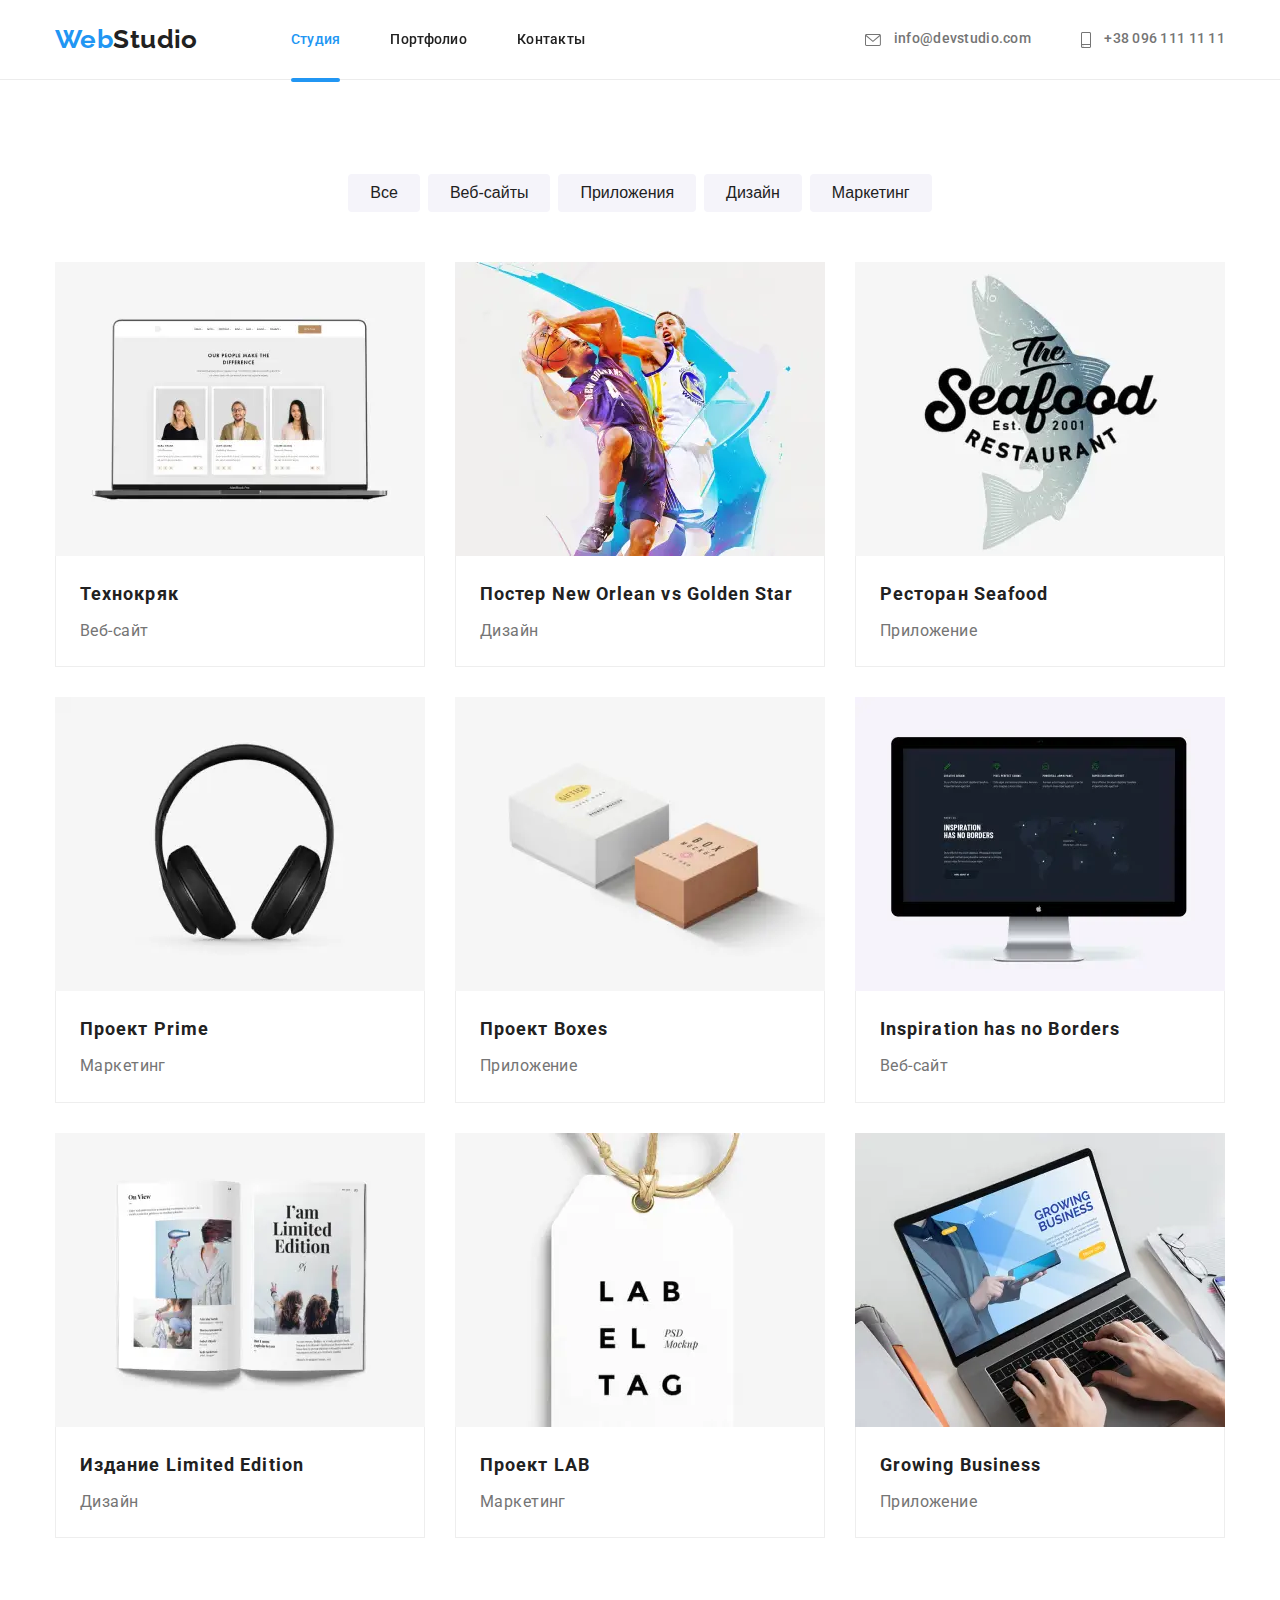
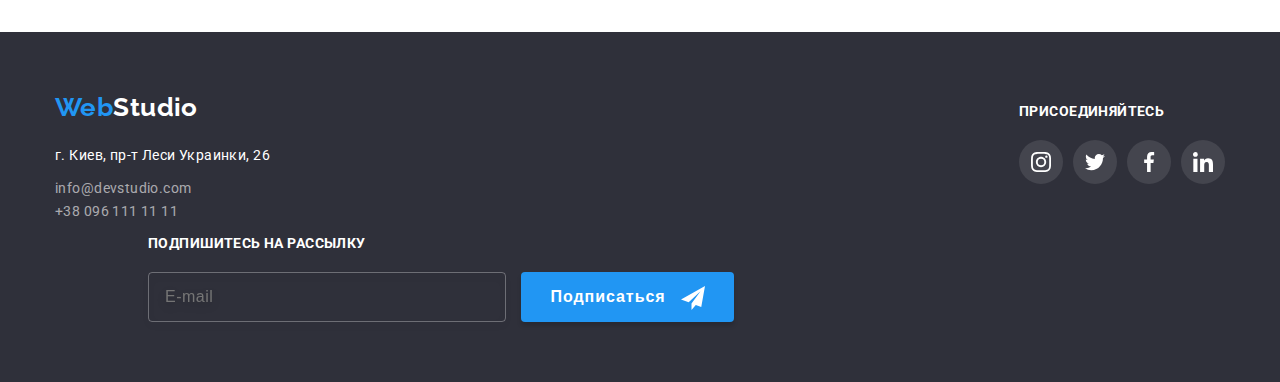
==== portfolio.html @ ba0d112a "added hw8" ====
<!DOCTYPE html>
<html lang="ru">
  <head>
    <meta charset="UTF-8" />
    <meta http-equiv="X-UA-Compatible" content="IE=edge" />
    <meta name="viewport" content="width=device-width, initial-scale=1.0" />
    <title>Homework 8</title>
    <link rel="preconnect" href="https://fonts.gstatic.com" />
    <link
      href="https://fonts.googleapis.com/css2?family=Raleway:wght@700&family=Roboto:wght@400;500;700;900&display=swap"
      rel="stylesheet"
    />
    <link
      rel="stylesheet"
      href="https://cdnjs.cloudflare.com/ajax/libs/modern-normalize/1.0.0/modern-normalize.css"
      integrity="sha512-Zx6MlUMKSVJoQ+83OwhdILe8cSEsCzfqThJd7J/VA2UrK6Ctj85p+xzqfyuNXE5B1k25uUdmJ2OzItbBy9GHAQ=="
      crossorigin="anonymous"
    />
    <link rel="stylesheet" href="./css/main.min.css" />
  </head>
  <body>
    <header class="header">
      <div class="container header__container">
        <nav class="header__nav">
          <a lang="en" href="./index.html" class="link logo">
            <span class="logo__web">Web</span>Studio
          </a>

          <ul class="site-nav list">
            <li class="site-nav__item">
              <a href="" class="link site-nav__link site-nav__link--current"
                >Студия</a
              >
            </li>
            <li class="site-nav__item">
              <a href="./portfolio.html" class="link site-nav__link"
                >Портфолио</a
              >
            </li>
            <li class="site-nav__item">
              <a href="" class="link site-nav__link">Контакты</a>
            </li>
          </ul>
        </nav>

        <ul class="address-nav header__address-nav list">
          <li class="address-nav__item">
            <a
              lang="en"
              href="mailto:info@devstudio.com"
              class="link address-nav__link"
            >
              <svg
                class="icon address-nav__icon address-nav__icon--envelope"
                width="16"
                height="12"
              >
                <use href="./images/icons.svg#icon-envelope"></use>
              </svg>
              info@devstudio.com
            </a>
          </li>
          <li class="address-nav__item">
            <a href="tel:+380961111111" class="link address-nav__link">
              <svg
                class="icon address-nav__icon address-nav__icon--phone"
                width="10"
                height="16"
              >
                <use href="./images/icons.svg#icon-smartphone"></use>
              </svg>
              +38 096 111 11 11</a
            >
          </li>
        </ul>

        <button type="button" class="header__mobile-menu-btn" data-menu-button>
          <svg class="icon" width="24" height="16">
            <use href="./images/icons.svg#icon-burger"></use>
          </svg>
        </button>

        <div class="mobile-menu--hidden mobile-menu" data-menu>
          <div class="container mobile-menu__container">
            <button
              type="button"
              class="mobile-menu__btn-close"
              data-menu-close
            >
              <svg class="icon" width="18.67" height="18.67">
                <use href="./images/icons.svg#icon-close"></use>
              </svg>
            </button>

            <ul class="list mobile-menu__site-nav">
              <li class="site-nav__item">
                <a
                  href="./index.html"
                  class="link site-nav__link"
                  >Студия</a
                >
              </li>
              <li class="site-nav__item">
                <a href="./portfolio.html" class="link site-nav__link site-nav__link--current"
                  >Портфолио</a
                >
              </li>
              <li class="site-nav__item">
                <a href="" class="link site-nav__link">Контакты</a>
              </li>
            </ul>

            <ul class="list mobile-menu__address-nav">
              <li class="address-nav__item">
                <a href="tel:+380961111111" class="link address-nav__link">
                  +38 096 111 11 11</a
                >
              </li>
              <li class="address-nav__item">
                <a
                  lang="en"
                  href="mailto:info@devstudio.com"
                  class="link address-nav__link"
                >
                  info@devstudio.com
                </a>
              </li>
            </ul>

            <ul class="list mobile-menu__socials">
              <li class="socials__item">
                <a
                  href=""
                  class="link"
                  target="_blank"
                  rel="noopener noreferrer"
                  aria-label="Ссылка на Instagram"
                >
                  Instagram
                </a>
              </li>
              <li class="socials__item">
                <a
                  href=""
                  class="link"
                  target="_blank"
                  rel="noopener noreferrer"
                  aria-label="Ссылка на Twitter"
                >
                  Twitter
                </a>
              </li>
              <li class="socials__item">
                <a
                  href=""
                  class="link"
                  target="_blank"
                  rel="noopener noreferrer"
                  aria-label="Ссылка на Facebook"
                >
                  Facebook
                </a>
              </li>
              <li class="socials__item">
                <a
                  href=""
                  class="link"
                  target="_blank"
                  rel="noopener noreferrer"
                  aria-label="Ссылка на LinkedIn"
                  >LinkedIn
                </a>
              </li>
            </ul>
          </div>
        </div>
      </div>
    </header>

    <main>
      <section class="section filter">
        <div class="container">
          <h2 class="section__title section__title--hidden">Наши работы</h2>
          <ul class="tab-nav list">
            <li class="tab-nav__item">
              <button type="button" class="btn tab-nav__btn">Все</button>
            </li>
            <li class="tab-nav__item">
              <button type="button" class="btn tab-nav__btn">Веб-сайты</button>
            </li>
            <li class="tab-nav__item">
              <button type="button" class="btn tab-nav__btn">Приложения</button>
            </li>
            <li class="tab-nav__item">
              <button type="button" class="btn tab-nav__btn">Дизайн</button>
            </li>
            <li class="tab-nav__item">
              <button type="button" class="btn tab-nav__btn">Маркетинг</button>
            </li>
          </ul>

          <ul class="list page-nav">
            <li class="page-nav__item">
              <div class="page-nav__image-thumb"> 
              <a href="" class="link">
                <picture>
                  <source srcset="./images/image8-desktop.webp 1x, ./images/image8-desktop@2x.webp 2x" 
                  media="(min-width: 1200px)" type="image/webp"/>
  
                  <source srcset="./images/image8-desktop.jpg 1x, ./images/image8-desktop@2x.jpg 2x" 
                  media="(min-width: 1200px)"/>
  
                  <source srcset="./images/image8-tablet.webp 1x, ./images/image8-tablet@2x.webp 2x" 
                  media="(min-width: 768px)" type="image/webp"/>
  
                  <source srcset="./images/image8-tablet.jpg 1x, ./images/image8-tablet@2x.jpg 2x" 
                  media="(min-width: 768px)"/>
  
                  <source srcset="./images/image8-mobile.webp 1x, ./images/image8-mobile@2x.webp 2x" 
                  media="(max-width: 767px)" type="image/webp"/>
  
                  <source srcset="./images/image8-mobile.jpg 1x, ./images/image8-mobile@2x.jpg 2x" 
                  media="(max-width: 767px)"/>

                  <img
                  src="./images/image8-mobile.jpg"
                  alt="Открытый ноутбук"
                />
                </picture>
                <div class="page-nav__image-overlay">
                  <p class="page-nav__overlay-content">Технокряк это современная площадка распространения коронавируса. Компании используют эту платформу для цифрового шпионажа и атак на защищённые сервера конкурентов.</p>
                </div>
              </div>
                <div class="page-nav__half-border">
                  <h3 class="page-nav__item-title">Технокряк</h3>
                  <p class="page-nav__item-content">Веб-сайт</p>
                </div>
              </a>
            </li>
            <li class="page-nav__item">
              <div class="page-nav__image-thumb"> 
              <a href="" class="link">
                <picture>
                  <source srcset="./images/image9-desktop.webp 1x, ./images/image9-desktop@2x.webp 2x" 
                  media="(min-width: 1200px)" type="image/webp"/>
  
                  <source srcset="./images/image9-desktop.jpg 1x, ./images/image9-desktop@2x.jpg 2x" 
                  media="(min-width: 1200px)"/>
  
                  <source srcset="./images/image9-tablet.webp 1x, ./images/image9-tablet@2x.webp 2x" 
                  media="(min-width: 768px)" type="image/webp"/>
  
                  <source srcset="./images/image9-tablet.jpg 1x, ./images/image9-tablet@2x.jpg 2x" 
                  media="(min-width: 768px)"/>
  
                  <source srcset="./images/image9-mobile.webp 1x, ./images/image9-mobile@2x.webp 2x" 
                  media="(max-width: 767px)" type="image/webp"/>
  
                  <source srcset="./images/image9-mobile.jpg 1x, ./images/image9-mobile@2x.jpg 2x" 
                  media="(max-width: 767px)"/>

                  <img
                  src="./images/image9-mobile.jpg"
                  alt="Постер команд"  
                />  
                </picture>
                <div class="page-nav__image-overlay">
                  <p class="page-nav__overlay-content">Технокряк это современная площадка распространения коронавируса. Компании используют эту платформу для цифрового шпионажа и атак на защищённые сервера конкурентов.</p>
                </div>
              </div>
                <div class="page-nav__half-border">
                  <h3 class="page-nav__item-title">Постер New Orlean vs Golden Star</h3>
                  <p class="page-nav__item-content">Дизайн</p>
                </div>
              </a>
            </li>
            <li class="page-nav__item">
              <div class="page-nav__image-thumb"> 
              <a href="" class="link">
                <picture>
                  <source srcset="./images/image10-desktop.webp 1x, ./images/image10-desktop@2x.webp 2x" 
                  media="(min-width: 1200px)" type="image/webp"/>
  
                  <source srcset="./images/image10-desktop.jpg 1x, ./images/image10-desktop@2x.jpg 2x" 
                  media="(min-width: 1200px)"/>
  
                  <source srcset="./images/image10-tablet.webp 1x, ./images/image10-tablet@2x.webp 2x" 
                  media="(min-width: 768px)" type="image/webp"/>
  
                  <source srcset="./images/image10-tablet.jpg 1x, ./images/image10-tablet@2x.jpg 2x" 
                  media="(min-width: 768px)"/>
  
                  <source srcset="./images/image10-mobile.webp 1x, ./images/image10-mobile@2x.webp 2x" 
                  media="(max-width: 767px)" type="image/webp"/>
  
                  <source srcset="./images/image10-mobile.jpg 1x, ./images/image10-mobile@2x.jpg 2x" 
                  media="(max-width: 767px)"/>

                  <img
                  src="./images/image10-mobile.jpg"
                  alt="Логотип ресторана"
                /> 
                </picture>
                <div class="page-nav__image-overlay">
                  <p class="page-nav__overlay-content">Технокряк это современная площадка распространения коронавируса. Компании используют эту платформу для цифрового шпионажа и атак на защищённые сервера конкурентов.</p>
                </div>
              </div>
                <div class="page-nav__half-border">
                  <h3 class="page-nav__item-title">Ресторан Seafood</h3>
                  <p class="page-nav__item-content">Приложение</p>
                </div>
              </a>
            </li>
            <li class="page-nav__item">
              <div class="page-nav__image-thumb"> 
              <a href="" class="link">
                <picture>
                  <source srcset="./images/image11-desktop.webp 1x, ./images/image11-desktop@2x.webp 2x" 
                  media="(min-width: 1200px)" type="image/webp"/>
  
                  <source srcset="./images/image11-desktop.jpg 1x, ./images/image11-desktop@2x.jpg 2x" 
                  media="(min-width: 1200px)"/>
  
                  <source srcset="./images/image11-tablet.webp 1x, ./images/image11-tablet@2x.webp 2x" 
                  media="(min-width: 768px)" type="image/webp"/>
  
                  <source srcset="./images/image11-tablet.jpg 1x, ./images/image11-tablet@2x.jpg 2x" 
                  media="(min-width: 768px)"/>
  
                  <source srcset="./images/image11-mobile.webp 1x, ./images/image11-mobile@2x.webp 2x" 
                  media="(max-width: 767px)" type="image/webp"/>
  
                  <source srcset="./images/image11-mobile.jpg 1x, ./images/image11-mobile@2x.jpg 2x" 
                  media="(max-width: 767px)"/>

                  <img
                  src="./images/image11-mobile.jpg"
                  alt="Наушники"
                />
                </picture>
                <div class="page-nav__image-overlay">
                  <p class="page-nav__overlay-content">Технокряк это современная площадка распространения коронавируса. Компании используют эту платформу для цифрового шпионажа и атак на защищённые сервера конкурентов.</p>
                </div>
              </div>
                <div class="page-nav__half-border">
                  <h3 class="page-nav__item-title">Проект Prime</h3>
                  <p class="page-nav__item-content">Маркетинг</p>
                </div>
              </a>
            </li>
            <li class="page-nav__item">
              <div class="page-nav__image-thumb"> 
              <a href="" class="link">
                <picture>
                  <source srcset="./images/image12-desktop.webp 1x, ./images/image12-desktop@2x.webp 2x" 
                  media="(min-width: 1200px)" type="image/webp"/>
  
                  <source srcset="./images/image12-desktop.jpg 1x, ./images/image12-desktop@2x.jpg 2x" 
                  media="(min-width: 1200px)"/>
  
                  <source srcset="./images/image12-tablet.webp 1x, ./images/image12-tablet@2x.webp 2x" 
                  media="(min-width: 768px)" type="image/webp"/>
  
                  <source srcset="./images/image12-tablet.jpg 1x, ./images/image12-tablet@2x.jpg 2x" 
                  media="(min-width: 768px)"/>
  
                  <source srcset="./images/image12-mobile.webp 1x, ./images/image12-mobile@2x.webp 2x" 
                  media="(max-width: 767px)" type="image/webp"/>
  
                  <source srcset="./images/image12-mobile.jpg 1x, ./images/image12-mobile@2x.jpg 2x" 
                  media="(max-width: 767px)"/>

                  <img
                  src="./images/image12-mobile.jpg"
                  alt="Коробки"
                />
                </picture>
                <div class="page-nav__image-overlay">
                  <p class="page-nav__overlay-content">Технокряк это современная площадка распространения коронавируса. Компании используют эту платформу для цифрового шпионажа и атак на защищённые сервера конкурентов.</p>
                </div>
              </div>
                <div class="page-nav__half-border">
                  <h3 class="page-nav__item-title">Проект Boxes</h3>
                  <p class="page-nav__item-content">Приложение</p>
                </div>
              </a>
            </li>
            <li class="page-nav__item">
              <div class="page-nav__image-thumb"> 
              <a href="" class="link">
                <picture>
                  <source srcset="./images/image13-desktop.webp 1x, ./images/image13-desktop@2x.webp 2x" 
                  media="(min-width: 1200px)" type="image/webp"/>
  
                  <source srcset="./images/image13-desktop.jpg 1x, ./images/image13-desktop@2x.jpg 2x" 
                  media="(min-width: 1200px)"/>
  
                  <source srcset="./images/image13-tablet.webp 1x, ./images/image13-tablet@2x.webp 2x" 
                  media="(min-width: 768px)" type="image/webp"/>
  
                  <source srcset="./images/image13-tablet.jpg 1x, ./images/image13-tablet@2x.jpg 2x" 
                  media="(min-width: 768px)"/>
  
                  <source srcset="./images/image13-mobile.webp 1x, ./images/image13-mobile@2x.webp 2x" 
                  media="(max-width: 767px)" type="image/webp"/>
  
                  <source srcset="./images/image13-mobile.jpg 1x, ./images/image13-mobile@2x.jpg 2x" 
                  media="(max-width: 767px)"/>

                  <img
                  src="./images/image13-mobile.jpg"
                  alt="Компьютер"
                />
                </picture>
                <div class="page-nav__image-overlay">
                  <p class="page-nav__overlay-content">Технокряк это современная площадка распространения коронавируса. Компании используют эту платформу для цифрового шпионажа и атак на защищённые сервера конкурентов.</p>
                </div>
              </div>
                <div class="page-nav__half-border">
                  <h3 class="page-nav__item-title">Inspiration has no Borders</h3>
                  <p class="page-nav__item-content">Веб-сайт</p>
                </div>
              </a>
            </li>
            <li class="page-nav__item">
              <div class="page-nav__image-thumb"> 
              <a href="" class="link">
                <picture>
                  <source srcset="./images/image14-desktop.webp 1x, ./images/image14-desktop@2x.webp 2x" 
                  media="(min-width: 1200px)" type="image/webp"/>
  
                  <source srcset="./images/image14-desktop.jpg 1x, ./images/image14-desktop@2x.jpg 2x" 
                  media="(min-width: 1200px)"/>
  
                  <source srcset="./images/image14-tablet.webp 1x, ./images/image14-tablet@2x.webp 2x" 
                  media="(min-width: 768px)" type="image/webp"/>
  
                  <source srcset="./images/image14-tablet.jpg 1x, ./images/image14-tablet@2x.jpg 2x" 
                  media="(min-width: 768px)"/>
  
                  <source srcset="./images/image14-mobile.webp 1x, ./images/image14-mobile@2x.webp 2x" 
                  media="(max-width: 767px)" type="image/webp"/>
  
                  <source srcset="./images/image14-mobile.jpg 1x, ./images/image14-mobile@2x.jpg 2x" 
                  media="(max-width: 767px)"/>

                  <img
                  src="./images/image14-mobile.jpg"
                  alt="Книга"
                />
                </picture>
                <div class="page-nav__image-overlay">
                  <p class="page-nav__overlay-content">Технокряк это современная площадка распространения коронавируса. Компании используют эту платформу для цифрового шпионажа и атак на защищённые сервера конкурентов.</p>
                </div>
              </div>
                <div class="page-nav__half-border">
                  <h3 class="page-nav__item-title">Издание Limited Edition</h3>
                  <p class="page-nav__item-content">Дизайн</p>
                </div>
              </a>
            </li>
            <li class="page-nav__item">
              <div class="page-nav__image-thumb"> 
              <a href="" class="link">
                <picture>
                  <source srcset="./images/image15-desktop.webp 1x, ./images/image15-desktop@2x.webp 2x" 
                  media="(min-width: 1200px)" type="image/webp"/>
  
                  <source srcset="./images/image15-desktop.jpg 1x, ./images/image15-desktop@2x.jpg 2x" 
                  media="(min-width: 1200px)"/>
  
                  <source srcset="./images/image15-tablet.webp 1x, ./images/image15-tablet@2x.webp 2x" 
                  media="(min-width: 768px)" type="image/webp"/>
  
                  <source srcset="./images/image15-tablet.jpg 1x, ./images/image15-tablet@2x.jpg 2x" 
                  media="(min-width: 768px)"/>
  
                  <source srcset="./images/image15-mobile.webp 1x, ./images/image15-mobile@2x.webp 2x" 
                  media="(max-width: 767px)" type="image/webp"/>
  
                  <source srcset="./images/image15-mobile.jpg 1x, ./images/image15-mobile@2x.jpg 2x" 
                  media="(max-width: 767px)"/>

                  <img
                  src="./images/image15-mobile.jpg"
                  alt="Бирка"
                />
                </picture>
                <div class="page-nav__image-overlay">
                  <p class="page-nav__overlay-content">Технокряк это современная площадка распространения коронавируса. Компании используют эту платформу для цифрового шпионажа и атак на защищённые сервера конкурентов.</p>
                </div>
              </div>
                <div class="page-nav__half-border">
                  <h3 class="page-nav__item-title">Проект LAB</h3>
                  <p class="page-nav__item-content">Маркетинг</p>
                </div>
              </a>
            </li>
            <li class="page-nav__item">
              <div class="page-nav__image-thumb"> 
              <a href="" class="link">
                <picture>
                  <source srcset="./images/image16-desktop.webp 1x, ./images/image16-desktop@2x.webp 2x" 
                  media="(min-width: 1200px)" type="image/webp"/>
  
                  <source srcset="./images/image16-desktop.jpg 1x, ./images/image16-desktop@2x.jpg 2x" 
                  media="(min-width: 1200px)"/>
  
                  <source srcset="./images/image16-tablet.webp 1x, ./images/image16-tablet@2x.webp 2x" 
                  media="(min-width: 768px)" type="image/webp"/>
  
                  <source srcset="./images/image16-tablet.jpg 1x, ./images/image16-tablet@2x.jpg 2x" 
                  media="(min-width: 768px)"/>
  
                  <source srcset="./images/image16-mobile.webp 1x, ./images/image16-mobile@2x.webp 2x" 
                  media="(max-width: 767px)" type="image/webp"/>
  
                  <source srcset="./images/image16-mobile.jpg 1x, ./images/image16-mobile@2x.jpg 2x" 
                  media="(max-width: 767px)"/>

                  <img
                  src="./images/image16-mobile.jpg"
                  alt="Ноутбук"
                />
                </picture>
                <div class="page-nav__image-overlay">
                  <p class="page-nav__overlay-content">Технокряк это современная площадка распространения коронавируса. Компании используют эту платформу для цифрового шпионажа и атак на защищённые сервера конкурентов.</p>
                </div>
              </div>
                <div class="page-nav__half-border">
                  <h3 class="page-nav__item-title">Growing Business</h3>
                  <p class="page-nav__item-content">Приложение</p>
                </div>
              </a>
            </li>
          </ul>
        </div>
      </section>
    </main>

    <footer class="footer">
      <div class="container footer__container">
        <div class="footer__first-wrapper">
          <a lang="en" href="./index.html" class="link logo logo--inverse"
            ><span class="logo__web logo__web--inverse">Web</span>Studio</a
          >

          <address class="address-nav footer__address-nav list">
            <p class="address-nav__map-addr">г. Киев, пр-т Леси Украинки, 26</p>
            <a lang="en" href="mailto:info@devstudio.com" class="link address-nav__link address-nav__link--positioned"
              >info@devstudio.com</a
            >
            <a href="tel:+380961111111" class="link address-nav__link">+38 096 111 11 11</a>
          </address>
        </div>

        <div class="footer__second-wrapper">
          <h3 class="footer__item-title">присоединяйтесь</h3>

          <ul class="socials socials--bgdark list">
            <li class="socials__icon-item socials__icon-item--bgdark">
              <a
                href=""
                class="link socials__icon-wrapper socials__icon-wrapper--bgdark"
                target="_blank"
                rel="noopener noreferrer"
                aria-label="Ссылка на Instagram"
              >
                <svg class="icon" width="20" height="20">
                  <use href="./images/icons.svg#icon-instagram"></use>
                </svg>
              </a>
            </li>
            <li class="socials__icon-item socials__icon-item--bgdark">
              <a
                href=""
                class="link socials__icon-wrapper socials__icon-wrapper--bgdark"
                target="_blank"
                rel="noopener noreferrer"
                aria-label="Ссылка на Twitter"
              >
                <svg class="icon" width="20" height="20">
                  <use href="./images/icons.svg#icon-twitter"></use>
                </svg>
              </a>
            </li>
            <li class="socials__icon-item socials__icon-item--bgdark">
              <a
                href=""
                class="link socials__icon-wrapper socials__icon-wrapper--bgdark"
                target="_blank"
                rel="noopener noreferrer"
                aria-label="Ссылка на Facebook"
              >
                <svg class="icon" width="20" height="20">
                  <use href="./images/icons.svg#icon-facebook"></use>
                </svg>
              </a>
            </li>
            <li class="socials__icon-item socials__icon-item--bgdark">
              <a
                href=""
                class="link socials__icon-wrapper socials__icon-wrapper--bgdark"
                target="_blank"
                rel="noopener noreferrer"
                aria-label="Ссылка на LinkedIn"
              >
                <svg class="icon" width="20" height="20">
                  <use href="./images/icons.svg#icon-linkedin"></use>
                </svg>
              </a>
            </li>
          </ul>
        </div>

        <form class="sub-form">
          <label class="sub-form__label" for="mail">Подпишитесь на рассылку</label>
          <div class="sub-form__field">
            <input class="sub-form__input" type="email" name="mail" id="mail" placeholder="E-mail" />
            <button class="btn accent__btn accent__btn--shorter accent__btn--hovered" type="submit">
              Подписаться
              <svg class="icon sub-form__icon" width="24" height="24">
                <use href="./images/icons.svg#icon-plane"></use>
              </svg>
            </button>
          </div>
        </form>
      </div>
    </footer>

    <script src="./js/menu.js"></script>
    <script src="./js/headerFixed.js" type="module"></script>
  </body>
</html>
---- css/main.min.css ----
html{-webkit-box-sizing:border-box;box-sizing:border-box}*,*::before,*::after{-webkit-box-sizing:inherit;box-sizing:inherit}body{color:#757575;background-color:#fff;font-family:"Roboto",sans-serif;font-weight:400;font-size:14px;line-height:1.7;letter-spacing:0.03em;margin:0}h1,h2,h3,p{margin-top:0;margin-bottom:0}img{display:block;max-width:100%;width:100%;height:auto}.container{padding-right:15px;padding-left:15px;margin-right:auto;margin-left:auto}@media screen and (min-width: 480px){.container{width:480px}}@media screen and (min-width: 768px){.container{width:768px}}@media screen and (min-width: 1200px){.container{width:1200px}}.link{color:inherit;text-decoration:none}.link:hover,.link:focus{color:#2196f3}.list{list-style:none;margin:0;padding:0}.icon{fill:currentColor;vertical-align:middle}.section{padding-top:60px;padding-bottom:60px}@media screen and (min-width: 1200px){.section{padding-top:94px;padding-bottom:94px}}.section__title{color:#212121;font-weight:700;font-size:28px;line-height:1.18;text-align:center}@media screen and (min-width: 1200px){.section__title{font-size:36px;line-height:1.17}}.section__title--hidden{position:absolute !important;clip:rect(1px, 1px, 1px, 1px);padding:0 !important;border:0 !important;height:1px !important;width:1px !important;overflow:hidden}.item-title{color:#212121}.item-content{color:#757575}.logo{color:#212121;font-family:"Raleway",sans-serif;font-weight:700;font-size:24px;line-height:1.67;margin-right:88px;-webkit-transition:color 250ms cubic-bezier(0.4, 0, 0.2, 1);transition:color 250ms cubic-bezier(0.4, 0, 0.2, 1)}@media screen and (min-width: 1200px){.logo{margin-right:93px;font-size:26px;line-height:1.2}}.logo:hover,.logo:focus{color:#2196f3}.logo__web{color:#2196f3;-webkit-transition:color 250ms cubic-bezier(0.4, 0, 0.2, 1);transition:color 250ms cubic-bezier(0.4, 0, 0.2, 1)}.logo__web--inverse{-webkit-transition:color 250ms cubic-bezier(0.4, 0, 0.2, 1);transition:color 250ms cubic-bezier(0.4, 0, 0.2, 1)}.logo:hover .logo__web,.logo:focus .logo__web{color:#212121}.logo--inverse{color:#fff;margin-right:0;-webkit-transition:color 250ms cubic-bezier(0.4, 0, 0.2, 1);transition:color 250ms cubic-bezier(0.4, 0, 0.2, 1)}.logo--inverse:hover,.logo--inverse:focus{color:#2196f3}.logo--inverse:hover .logo__web--inverse,.logo--inverse:focus .logo__web--inverse{color:#fff}.accent__btn,.tab-nav__btn{cursor:pointer;border-radius:4px;border:none;outline:none}.accent__btn{color:#fff;background-color:#2196f3;font-weight:700;font-size:16px;line-height:1.9;letter-spacing:0.06em;padding:10px 32px;margin-top:30px;-webkit-box-shadow:0px 4px 4px rgba(0,0,0,0.15);box-shadow:0px 4px 4px rgba(0,0,0,0.15);-webkit-transition:color 250ms cubic-bezier(0.4, 0, 0.2, 1),background-color 250ms cubic-bezier(0.4, 0, 0.2, 1);transition:color 250ms cubic-bezier(0.4, 0, 0.2, 1),background-color 250ms cubic-bezier(0.4, 0, 0.2, 1)}.accent__btn--shorter{margin-top:0;padding:10px 29px}.accent__btn--longer{padding:10px 55px}.accent__btn--hovered:hover,.accent__btn--hovered:focus{color:#212121;background-color:#f5f4fa}.tab-nav__btn{color:#212121;background-color:#f5f4fa;font-weight:500;font-size:16px;line-height:1.6;text-align:center;padding:6px 22px;-webkit-transition:color 250ms cubic-bezier(0.4, 0, 0.2, 1),background-color 250ms cubic-bezier(0.4, 0, 0.2, 1),-webkit-box-shadow 250ms cubic-bezier(0.4, 0, 0.2, 1);transition:color 250ms cubic-bezier(0.4, 0, 0.2, 1),background-color 250ms cubic-bezier(0.4, 0, 0.2, 1),-webkit-box-shadow 250ms cubic-bezier(0.4, 0, 0.2, 1);transition:color 250ms cubic-bezier(0.4, 0, 0.2, 1),background-color 250ms cubic-bezier(0.4, 0, 0.2, 1),box-shadow 250ms cubic-bezier(0.4, 0, 0.2, 1);transition:color 250ms cubic-bezier(0.4, 0, 0.2, 1),background-color 250ms cubic-bezier(0.4, 0, 0.2, 1),box-shadow 250ms cubic-bezier(0.4, 0, 0.2, 1),-webkit-box-shadow 250ms cubic-bezier(0.4, 0, 0.2, 1)}.tab-nav__btn:hover,.tab-nav__btn:focus{color:#fff;background-color:#2196f3;-webkit-box-shadow:0px 4px 4px rgba(0,0,0,0.15);box-shadow:0px 4px 4px rgba(0,0,0,0.15)}.header__mobile-menu-btn{background-color:transparent;border:none;padding:0;width:40px;height:40px}@media screen and (min-width: 768px){.header__mobile-menu-btn{display:none}}.header__mobile-menu-btn:hover,.header__mobile-menu-btn:focus{color:#2196f3}.btn-close{position:absolute;display:-webkit-box;display:-ms-flexbox;display:flex;right:8px;top:8px;-webkit-box-pack:center;-ms-flex-pack:center;justify-content:center;-webkit-box-align:center;-ms-flex-align:center;align-items:center;width:30px;height:30px;border-radius:50%;color:#000000;background-color:#fff;border:1px solid rgba(0,0,0,0.1);-webkit-transition:color 250ms cubic-bezier(0.4, 0, 0.2, 1);transition:color 250ms cubic-bezier(0.4, 0, 0.2, 1)}.btn-close:hover,.btn-close:focus{color:#2196f3}.mobile-menu__btn-close{position:absolute;display:-webkit-box;display:-ms-flexbox;display:flex;-webkit-box-pack:center;-ms-flex-pack:center;justify-content:center;-webkit-box-align:center;-ms-flex-align:center;align-items:center;right:15px;top:10px;width:40px;height:40px;color:getColor "title-color";border:none;background-color:transparent;padding:0}.mobile-menu__btn-close:hover,.mobile-menu__btn-close:focus{color:#2196f3}.socials{display:-webkit-box;display:-ms-flexbox;display:flex;-webkit-box-pack:center;-ms-flex-pack:center;justify-content:center;-webkit-box-align:center;-ms-flex-align:center;align-items:center;margin-top:16px}.socials--bgdark{display:-webkit-box;display:-ms-flexbox;display:flex;margin-top:20px}.socials__icon-item:not(:first-child){margin-left:10px}.socials__icon-item--bgdark:not(:first-child){margin-left:10px}.socials__icon-wrapper,.socials__icon-wrapper--bgdark{display:-webkit-box;display:-ms-flexbox;display:flex;-webkit-box-pack:center;-ms-flex-pack:center;justify-content:center;-webkit-box-align:center;-ms-flex-align:center;align-items:center;width:44px;height:44px;border-radius:50%}.socials__icon-wrapper{background-color:#fff;color:#afb1b8;-webkit-transition:color 250ms cubic-bezier(0.4, 0, 0.2, 1),background-color 250ms cubic-bezier(0.4, 0, 0.2, 1);transition:color 250ms cubic-bezier(0.4, 0, 0.2, 1),background-color 250ms cubic-bezier(0.4, 0, 0.2, 1)}.socials__icon-wrapper:hover,.socials__icon-wrapper:focus{background-color:#2196f3;color:#fff}.socials__icon-wrapper--bgdark{background-color:rgba(255,255,255,0.1);color:#fff;-webkit-transition:color 250ms cubic-bezier(0.4, 0, 0.2, 1),background-color 250ms cubic-bezier(0.4, 0, 0.2, 1);transition:color 250ms cubic-bezier(0.4, 0, 0.2, 1),background-color 250ms cubic-bezier(0.4, 0, 0.2, 1)}.socials__icon-wrapper--bgdark:hover,.socials__icon-wrapper--bgdark:focus{background-color:#2196f3;color:#fff}.header__address-nav{display:none}@media screen and (min-width: 768px){.header__address-nav{display:block;font-weight:500;font-size:12px;line-height:1.67;letter-spacing:0.02em;margin-left:auto}}@media screen and (min-width: 1200px){.header__address-nav{font-size:14px;line-height:1.14;display:-webkit-box;display:-ms-flexbox;display:flex;margin-left:auto}}.header .address-nav__item:not(:first-child){margin-top:32px}@media screen and (min-width: 768px){.header .address-nav__item:not(:first-child){margin-top:10px}}@media screen and (min-width: 1200px){.header .address-nav__item:not(:first-child){margin-top:0;margin-left:50px}}.footer__address-nav{color:rgba(255,255,255,0.6);font-style:normal;display:-webkit-box;display:-ms-flexbox;display:flex;-webkit-box-orient:vertical;-webkit-box-direction:normal;-ms-flex-direction:column;flex-direction:column;-webkit-box-align:center;-ms-flex-align:center;align-items:center}@media screen and (min-width: 1200px){.footer__address-nav{display:-webkit-box;display:-ms-flexbox;display:flex;-webkit-box-orient:vertical;-webkit-box-direction:normal;-ms-flex-direction:column;flex-direction:column;-webkit-box-align:start;-ms-flex-align:start;align-items:flex-start;margin-top:20px}}.address-nav__icon{margin-right:8px}@media screen and (min-width: 1200px){.address-nav__icon{margin-right:10px}}.address-nav__icon--envelope{width:14px;height:10px}@media screen and (min-width: 1200px){.address-nav__icon--envelope{width:16px;height:12px}}.address-nav__icon--phone{width:10px;height:14px}@media screen and (min-width: 1200px){.address-nav__icon--phone{width:10px;height:16px}}.address-nav__link{-webkit-transition:color 250ms cubic-bezier(0.4, 0, 0.2, 1);transition:color 250ms cubic-bezier(0.4, 0, 0.2, 1)}.address-nav__link:hover,.address-nav__link:focus{color:#2196f3}.address-nav__link--positioned{margin-top:8px;margin-bottom:8px}@media screen and (min-width: 1200px){.address-nav__link--positioned{margin-top:9px;margin-bottom:0}}.address-nav__map-addr{color:#fff;margin-top:20px}@media screen and (min-width: 1200px){.address-nav__map-addr{margin-top:0}}.site-nav{display:none}@media screen and (min-width: 768px){.site-nav{display:-webkit-box;display:-ms-flexbox;display:flex}}.site-nav__item{position:relative}.site-nav__item:not(:first-child){margin-top:32px}@media screen and (min-width: 768px){.site-nav__item:not(:first-child){margin-top:0;margin-left:50px}}.site-nav__link{color:#212121;font-weight:500;line-height:1.14;letter-spacing:0.02em;-webkit-transition:color 250ms cubic-bezier(0.4, 0, 0.2, 1);transition:color 250ms cubic-bezier(0.4, 0, 0.2, 1)}.site-nav__link:hover,.site-nav__link:focus{color:#2196f3}.site-nav__link--current{color:#2196f3;padding-bottom:32px}@media screen and (min-width: 768px){.site-nav__link--current::after{content:"";display:block;position:absolute;background-color:#2196f3;height:4px;width:100%;border-radius:2px;top:235%}}@media screen and (min-width: 1200px){.site-nav__link--current::after{top:210%}}.header{position:fixed;z-index:15;top:0;left:0;width:100%;min-height:60px;padding-top:16px;padding-bottom:16px;background-color:#fff;border-bottom:1px solid #ececec}@media screen and (min-width: 768px){.header{min-height:80px;padding-top:21px;padding-bottom:21px}}@media screen and (min-width: 1200px){.header{padding-top:24px;padding-bottom:24px}}.header__container{display:-webkit-box;display:-ms-flexbox;display:flex;-webkit-box-pack:justify;-ms-flex-pack:justify;justify-content:space-between;-webkit-box-align:center;-ms-flex-align:center;align-items:center}.header__nav{display:-webkit-box;display:-ms-flexbox;display:flex;-webkit-box-align:center;-ms-flex-align:center;align-items:center}.mobile-menu{position:fixed;top:0;left:0;width:100vw;height:100vh;background-color:#fff;overflow:auto;opacity:1;visibility:visible;pointer-events:auto}.mobile-menu--hidden{opacity:0;visibility:hidden;pointer-events:none}@media screen and (min-width: 768px){.mobile-menu{display:none}}.mobile-menu__container{position:relative;padding-top:48px;padding-bottom:48px;padding-left:25px}.mobile-menu__site-nav{font-size:40px;line-height:1.18;font-size:40px;line-height:47px;letter-spacing:0.02em}.mobile-menu__address-nav{font-size:34px;line-height:1.18;letter-spacing:0.02em;margin-top:306px;margin-bottom:64px}.mobile-menu__socials{font-size:18px;line-height:1.22;color:#2196f3;display:-webkit-box;display:-ms-flexbox;display:flex;-webkit-box-pack:start;-ms-flex-pack:start;justify-content:start;-webkit-box-align:center;-ms-flex-align:center;align-items:center}.socials__item{padding-right:10px}.socials__item:not(:first-child){border-left:1px solid rgba(33,33,33,0.2);padding-left:10px}.backdrop{position:fixed;z-index:99;top:0;left:0;width:100%;height:100%;background-color:rgba(0,0,0,0.2);opacity:1;visibility:visible;-webkit-transition:opacity 250ms cubic-bezier(0.4, 0, 0.2, 1),visibility 250ms cubic-bezier(0.4, 0, 0.2, 1);transition:opacity 250ms cubic-bezier(0.4, 0, 0.2, 1),visibility 250ms cubic-bezier(0.4, 0, 0.2, 1)}.backdrop--hidden{opacity:0;visibility:hidden;pointer-events:none}.backdrop--hidden .modal{-webkit-transform:translate(-50%, -50%) scale(0.8);transform:translate(-50%, -50%) scale(0.8)}.modal{position:absolute;top:50%;left:50%;background:#fff;-webkit-box-shadow:0px 1px 3px rgba(0,0,0,0.12),0px 1px 1px rgba(0,0,0,0.14),0px 2px 1px rgba(0,0,0,0.2);box-shadow:0px 1px 3px rgba(0,0,0,0.12),0px 1px 1px rgba(0,0,0,0.14),0px 2px 1px rgba(0,0,0,0.2);border-radius:4px;-webkit-transform:translate(-50%, -50%) scale(1);transform:translate(-50%, -50%) scale(1);-webkit-transition:-webkit-transform 250ms cubic-bezier(0.4, 0, 0.2, 1);transition:-webkit-transform 250ms cubic-bezier(0.4, 0, 0.2, 1);transition:transform 250ms cubic-bezier(0.4, 0, 0.2, 1);transition:transform 250ms cubic-bezier(0.4, 0, 0.2, 1), -webkit-transform 250ms cubic-bezier(0.4, 0, 0.2, 1);padding:40px;max-width:450px;width:100%;min-height:609px}@media screen and (min-width: 1200px){.modal{max-width:unset;width:auto;min-width:528px;min-height:581px}}.modal__title{font-weight:700;font-size:20px;line-height:1.5;text-align:center;letter-spacing:0.03em;color:#212121;margin-bottom:12px}@media screen and (min-width: 1200px){.modal__title{line-height:1.15}}.modal__field{font-size:12px;line-height:1.17;letter-spacing:0.01em;color:#757575;position:relative}.modal__field:last-child{margin-bottom:30px}.modal__field--checkbox{letter-spacing:0.03em;position:relative;display:-webkit-box;display:-ms-flexbox;display:flex;-webkit-box-align:center;-ms-flex-align:center;align-items:center;-webkit-box-pack:center;-ms-flex-pack:center;justify-content:center}@media screen and (min-width: 1200px){.modal__field--checkbox{font-size:14px}}.modal__field .modal__input,.modal__field .modal__textarea{width:100%;padding:14px 15px;border:1px solid rgba(33,33,33,0.2);border-radius:4px;margin-top:4px;outline:none;-webkit-transition:border 250ms cubic-bezier(0.4, 0, 0.2, 1);transition:border 250ms cubic-bezier(0.4, 0, 0.2, 1)}.modal__field .modal__input{padding-left:42px;margin-bottom:10px;padding-bottom:0;padding-top:0;height:40px}.modal__field .modal__input:focus{border:1px solid #2196f3}.modal__field .modal__input:focus+.icon{fill:#2196f3}.modal__field .modal__textarea{margin-bottom:20px;resize:none;font-size:14px;line-height:1.14;letter-spacing:0.01em;height:120px}.modal__field .modal__textarea::-webkit-input-placeholder{font-size:14px;line-height:1.4;letter-spacing:0.01em;color:rgba(117,117,117,0.5)}.modal__field .modal__textarea:-ms-input-placeholder{font-size:14px;line-height:1.4;letter-spacing:0.01em;color:rgba(117,117,117,0.5)}.modal__field .modal__textarea::-ms-input-placeholder{font-size:14px;line-height:1.4;letter-spacing:0.01em;color:rgba(117,117,117,0.5)}.modal__field .modal__textarea::placeholder{font-size:14px;line-height:1.4;letter-spacing:0.01em;color:rgba(117,117,117,0.5)}@media screen and (min-width: 1200px){.modal__field .modal__textarea::-webkit-input-placeholder{line-height:1.14}.modal__field .modal__textarea:-ms-input-placeholder{line-height:1.14}.modal__field .modal__textarea::-ms-input-placeholder{line-height:1.14}.modal__field .modal__textarea::placeholder{line-height:1.14}}.modal__field:focus{border:1px solid #2196f3}.modal__form .icon{position:absolute;left:12px;top:45%;fill:#212121;-webkit-transition:fill 250ms cubic-bezier(0.4, 0, 0.2, 1);transition:fill 250ms cubic-bezier(0.4, 0, 0.2, 1)}.modal__link{text-decoration:underline;color:#2196f3;margin-left:4px}.modal__lable--checkbox{display:-webkit-inline-box;display:-ms-inline-flexbox;display:inline-flex;-webkit-box-align:center;-ms-flex-align:center;align-items:center}.modal__wrapper{text-align:center}.modal__first-iconbox-wrapper{position:absolute;opacity:0;visibility:hidden;pointer-events:none}.modal__second-iconbox-wrapper{margin-right:7px}.modal__checkbox{position:absolute;clip:rect(0, 0, 0, 0);padding:0;border:0;height:1px;width:1px;margin:-1px;overflow:hidden}.modal__checkbox:checked+.modal__field--checkbox>.modal__lable--checkbox>.modal__first-iconbox-wrapper{opacity:1;visibility:visible}.modal__checkbox:checked ~ .accent__btn--disabled{opacity:1;pointer-events:initial}.accent__btn--disabled{opacity:0.3;pointer-events:none}.hero{padding-top:0;padding-bottom:0;background-color:#2f303a;text-align:center}.hero__title{color:#fff;font-weight:900;font-size:26px;line-height:1.62;letter-spacing:0.06em;text-transform:uppercase}@media screen and (min-width: 1200px){.hero__title{font-size:44px;line-height:1.36}}.hero__overlay{min-height:400px;padding-top:118px;padding-bottom:118px;margin-right:auto;margin-left:auto;background-image:-webkit-gradient(linear, left top, left bottom, from(rgba(47,48,58,0.4)), to(rgba(47,48,58,0.4))),url("../images/hero-image/hero-image-mobile.jpg");background-image:linear-gradient(rgba(47,48,58,0.4), rgba(47,48,58,0.4)),url("../images/hero-image/hero-image-mobile.jpg");background-repeat:no-repeat;background-position:center;background-size:cover}@media (min-device-pixel-ratio: 2) and (max-width: 767px), (-webkit-min-device-pixel-ratio: 2) and (max-width: 767px), (min-resolution: 192dpi) and (max-width: 767px), (min-resolution: 2dppx) and (max-width: 767px){.hero__overlay{background-image:url("../images/hero-image/hero-image-mobile@2x.jpg")}}@media screen and (min-width: 768px){.hero__overlay{background-image:url("../images/hero-image/hero-image-tablet.jpg")}}@media (min-device-pixel-ratio: 2) and (min-width: 768px), (-webkit-min-device-pixel-ratio: 2) and (min-width: 768px), (min-resolution: 192dpi) and (min-width: 768px), (min-resolution: 2dppx) and (min-width: 768px){.hero__overlay{background-image:url("../images/hero-image/hero-image-tablet@2x.jpg")}}@media screen and (min-width: 1200px){.hero__overlay{max-width:1600px;height:600px;padding-top:200px;padding-bottom:200px;background-image:url("../images/hero-image/hero-image-desktop.jpg")}}@media (min-device-pixel-ratio: 2) and (min-width: 1200px), (-webkit-min-device-pixel-ratio: 2) and (min-width: 1200px), (min-resolution: 192dpi) and (min-width: 1200px), (min-resolution: 2dppx) and (min-width: 1200px){.hero__overlay{background-image:url("../images/hero-image/hero-image-desktop@2x.jpg")}}@media screen and (min-width: 1200px){.advantages{padding-bottom:0}}@media screen and (min-width: 768px){.advantages__list{display:-webkit-box;display:-ms-flexbox;display:flex}}@media screen and (min-width: 768px) and (max-width: 1199px){.advantages__list{-ms-flex-wrap:wrap;flex-wrap:wrap;margin-left:-30px;margin-top:-30px}}@media screen and (min-width: 1200px){.advantages__list{-webkit-box-pack:justify;-ms-flex-pack:justify;justify-content:space-between;margin-left:0;margin-top:0}}.advantages__icon-wrapper{max-width:450px;height:120px;background-color:#f5f4fa;border-radius:4px;display:-webkit-box;display:-ms-flexbox;display:flex;-webkit-box-align:center;-ms-flex-align:center;align-items:center;-webkit-box-pack:center;-ms-flex-pack:center;justify-content:center}@media screen and (min-width: 768px){.advantages__icon-wrapper{width:354px}}@media screen and (min-width: 1200px){.advantages__icon-wrapper{width:270px}}@media screen and (min-width: 768px) and (max-width: 1199px){.advantages__item{-ms-flex-preferred-size:calc((100% - 2 * 30px) / 2);flex-basis:calc((100% - 2 * 30px) / 2);margin-left:30px;margin-top:30px}}@media screen and (min-width: 1200px){.advantages__item{-ms-flex-preferred-size:calc((100% - 3 * 30px) / 4);flex-basis:calc((100% - 3 * 30px) / 4)}}@media screen and (min-width: 1200px){.advantages__item:not(:first-child){margin-left:30px}}.advantages__item-content{margin-top:10px}.advantages__item-title{font-weight:700;line-height:1.14;text-transform:uppercase;font-size:14px;margin-top:30px;text-align:center}@media screen and (min-width: 768px){.advantages__item-title{text-align:left}}@media screen and (max-width: 767px){.advantages__item:not(:first-child){margin-top:30px}}@media screen and (max-width: 1199px){.competence{display:none}}.competence__list{display:-webkit-box;display:-ms-flexbox;display:flex;-webkit-box-pack:justify;-ms-flex-pack:justify;justify-content:space-between;margin-top:50px}.competence__item{position:relative}.competence__item-title{font-weight:700;font-size:14px;line-height:1.14;text-align:center;letter-spacing:0.03em;text-transform:uppercase;color:#fff}.competence__box{position:absolute;bottom:0;left:0;display:-webkit-box;display:-ms-flexbox;display:flex;-webkit-box-pack:center;-ms-flex-pack:center;justify-content:center;-webkit-box-align:center;-ms-flex-align:center;align-items:center;width:100%;height:70px;background-color:rgba(47,48,58,0.8);z-index:2}.team{background-color:#f5f4fa}@media screen and (min-width: 768px){.team__list{display:-webkit-box;display:-ms-flexbox;display:flex}}@media screen and (min-width: 768px) and (max-width: 1199px){.team__list{-ms-flex-wrap:wrap;flex-wrap:wrap;margin-left:-30px;margin-top:0}}@media screen and (min-width: 1200px){.team__list{-webkit-box-pack:justify;-ms-flex-pack:justify;justify-content:space-between;margin-top:50px}}.team__item{margin-top:30px;background:#fff;-webkit-box-shadow:0px 1px 3px rgba(0,0,0,0.12),0px 1px 1px rgba(0,0,0,0.14),0px 2px 1px rgba(0,0,0,0.2);box-shadow:0px 1px 3px rgba(0,0,0,0.12),0px 1px 1px rgba(0,0,0,0.14),0px 2px 1px rgba(0,0,0,0.2);border-radius:0px 0px 4px 4px;overflow:hidden}@media screen and (min-width: 768px) and (max-width: 1199px){.team__item{-ms-flex-preferred-size:calc((100% - 2 * 30px) / 2);flex-basis:calc((100% - 2 * 30px) / 2);margin-left:30px;margin-top:30px}}@media screen and (min-width: 1200px){.team__item{margin-top:0}}@media screen and (max-width: 767px){.team__item-image{width:450px;height:auto}}@media screen and (min-width: 768px){.team__item-image{width:354px}}@media screen and (min-width: 1200px){.team__item-image{width:270px}}.team__item-title{font-weight:500}.team__item-content{margin-top:10px}.team__item-title,.team__item-content{font-size:16px;line-height:1.2;text-align:center}.team__item-text-wrapper{padding-top:30px;padding-bottom:24px}@media screen and (min-width: 1200px){.team__item-text-wrapper{padding-bottom:30px}}.clients__list{display:-webkit-box;display:-ms-flexbox;display:flex;-webkit-box-pack:center;-ms-flex-pack:center;justify-content:center;-ms-flex-wrap:wrap;flex-wrap:wrap;margin-left:-30px}@media screen and (min-width: 1200px){.clients__list{-webkit-box-pack:justify;-ms-flex-pack:justify;justify-content:space-between;margin-top:50px;-ms-flex-wrap:nowrap;flex-wrap:nowrap;margin-left:0}}.clients__icon-wrapper{width:210px;height:92px;display:-webkit-box;display:-ms-flexbox;display:flex;-webkit-box-pack:center;-ms-flex-pack:center;justify-content:center;-webkit-box-align:center;-ms-flex-align:center;align-items:center;border:1px solid #afb1b8;border-radius:4px;color:#afb1b8;-webkit-transition:color 250ms cubic-bezier(0.4, 0, 0.2, 1),border 250ms cubic-bezier(0.4, 0, 0.2, 1);transition:color 250ms cubic-bezier(0.4, 0, 0.2, 1),border 250ms cubic-bezier(0.4, 0, 0.2, 1)}@media screen and (min-width: 768px){.clients__icon-wrapper{width:226px}}@media screen and (min-width: 1200px){.clients__icon-wrapper{width:170px}}.clients__icon-wrapper:hover,.clients__icon-wrapper:focus{color:#2196f3;border:1px solid #2196f3}.clients__item{-ms-flex-preferred-size:calc((100% - 2 * 30px) / 2);flex-basis:calc((100% - 2 * 30px) / 2);margin-left:30px;margin-top:30px}@media screen and (min-width: 768px){.clients__item{-ms-flex-preferred-size:calc((100% - 3 * 30px) / 3);flex-basis:calc((100% - 3 * 30px) / 3)}}@media screen and (min-width: 1200px){.clients__item{-ms-flex-preferred-size:unset;flex-basis:unset;margin-left:0;margin-top:0}}.tab-nav{display:-webkit-box;display:-ms-flexbox;display:flex;margin-bottom:25px;-ms-flex-wrap:wrap;flex-wrap:wrap;margin-left:-8px}@media screen and (min-width: 768px){.tab-nav{margin-bottom:30px;-webkit-box-pack:center;-ms-flex-pack:center;justify-content:center;margin-left:0}}@media screen and (min-width: 1200px){.tab-nav{margin-bottom:50px}}.tab-nav__item{margin-bottom:15px;margin-left:8px}@media screen and (min-width: 768px){.tab-nav__item{margin-bottom:0}.tab-nav__item:first-child{margin-left:0}}@media screen and (min-width: 768px){.page-nav{display:-webkit-box;display:-ms-flexbox;display:flex;-ms-flex-wrap:wrap;flex-wrap:wrap;margin-left:-30px;margin-top:-30px}}.page-nav__image-thumb{position:relative;overflow:hidden}.page-nav__image-overlay{position:absolute;width:100%;height:100%;bottom:0;left:0;background-color:rgba(33,150,243,0.9);padding:63px 24px;opacity:0;-webkit-transform:translateY(100%);transform:translateY(100%);-webkit-transition:opacity 250ms cubic-bezier(0.4, 0, 0.2, 1),-webkit-transform 250ms cubic-bezier(0.4, 0, 0.2, 1);transition:opacity 250ms cubic-bezier(0.4, 0, 0.2, 1),-webkit-transform 250ms cubic-bezier(0.4, 0, 0.2, 1);transition:opacity 250ms cubic-bezier(0.4, 0, 0.2, 1),transform 250ms cubic-bezier(0.4, 0, 0.2, 1);transition:opacity 250ms cubic-bezier(0.4, 0, 0.2, 1),transform 250ms cubic-bezier(0.4, 0, 0.2, 1),-webkit-transform 250ms cubic-bezier(0.4, 0, 0.2, 1)}.page-nav__overlay-content{font-size:18px;line-height:1.56;letter-spacing:0.03em;color:#fff}.page-nav__half-border{padding:20px 24px;background:#fff;border-right:1px solid #eeeeee;border-left:1px solid #eeeeee;border-bottom:1px solid #eeeeee}@media screen and (min-width: 768px) and (max-width: 1199px){.page-nav__item:first-child .page-nav__half-border{padding-bottom:56px}}.page-nav__item{margin-top:30px;-webkit-transition:-webkit-box-shadow 250ms cubic-bezier(0.4, 0, 0.2, 1);transition:-webkit-box-shadow 250ms cubic-bezier(0.4, 0, 0.2, 1);transition:box-shadow 250ms cubic-bezier(0.4, 0, 0.2, 1);transition:box-shadow 250ms cubic-bezier(0.4, 0, 0.2, 1), -webkit-box-shadow 250ms cubic-bezier(0.4, 0, 0.2, 1)}@media screen and (min-width: 768px){.page-nav__item{-ms-flex-preferred-size:calc((100% - 2 * 30px) / 2);flex-basis:calc((100% - 2 * 30px) / 2);margin-left:30px}}@media screen and (min-width: 1200px){.page-nav__item{-ms-flex-preferred-size:calc((100% - 3 * 30px) / 3);flex-basis:calc((100% - 3 * 30px) / 3)}}@media screen and (max-width: 767px){.page-nav__item:first-child{margin-top:0}}.page-nav__item:hover{-webkit-box-shadow:0px 1px 1px rgba(0,0,0,0.12),0px 4px 4px rgba(0,0,0,0.06),1px 4px 6px rgba(0,0,0,0.16);box-shadow:0px 1px 1px rgba(0,0,0,0.12),0px 4px 4px rgba(0,0,0,0.06),1px 4px 6px rgba(0,0,0,0.16)}.page-nav__item:hover .page-nav__image-overlay{opacity:1;-webkit-transform:translateY(0);transform:translateY(0)}.page-nav__item-title{color:#212121;font-weight:700;font-size:18px;line-height:2;letter-spacing:0.06em}.page-nav__item-content{font-size:16px;line-height:1.9;margin-top:4px}.footer{background-color:#2f303a;padding-top:60px;padding-bottom:60px}@media screen and (min-width: 768px){.footer__container{display:-webkit-box;display:-ms-flexbox;display:flex;-ms-flex-wrap:wrap;flex-wrap:wrap;-ms-flex-pack:distribute;justify-content:space-around;-webkit-box-align:start;-ms-flex-align:start;align-items:flex-start}}@media screen and (min-width: 1200px){.footer__container{display:-webkit-box;display:-ms-flexbox;display:flex;-webkit-box-pack:justify;-ms-flex-pack:justify;justify-content:space-between}}.footer__first-wrapper{text-align:center}@media screen and (min-width: 1200px){.footer__first-wrapper{text-align:start}}.footer__second-wrapper{text-align:center}@media screen and (min-width: 1200px){.footer__second-wrapper{display:-webkit-box;display:-ms-flexbox;display:flex;-webkit-box-orient:vertical;-webkit-box-direction:normal;-ms-flex-direction:column;flex-direction:column;margin-left:70px;text-align:left}}.footer__item-title{font-weight:700;line-height:1.14;text-transform:uppercase;font-size:14px;color:#fff;padding-top:60px}@media screen and (min-width: 768px){.footer__item-title{padding-top:0}}@media screen and (min-width: 1200px){.footer__item-title{padding-top:12px}}.sub-form{display:-webkit-box;display:-ms-flexbox;display:flex;-webkit-box-orient:vertical;-webkit-box-direction:normal;-ms-flex-direction:column;flex-direction:column;-webkit-box-align:center;-ms-flex-align:center;align-items:center}@media screen and (min-width: 1200px){.sub-form{margin-left:93px;-webkit-box-align:start;-ms-flex-align:start;align-items:flex-start}}.sub-form__icon{margin-left:10px}.sub-form__label{font-weight:700;font-size:14px;line-height:1.14;letter-spacing:0.03em;text-transform:uppercase;color:#fff;padding-top:60px;margin-bottom:20px}@media screen and (min-width: 1200px){.sub-form__label{padding-top:12px;margin-left:0}}.sub-form__field{text-align:center}.sub-form__input{font-size:16px;line-height:1.25;padding:14px 16px;letter-spacing:0.03em;color:rgba(255,255,255,0.6);background-color:transparent;border:1px solid rgba(255,255,255,0.3);-webkit-filter:drop-shadow(0px 4px 4px rgba(0,0,0,0.15));filter:drop-shadow(0px 4px 4px rgba(0,0,0,0.15));border-radius:4px;width:100%;max-width:450px;outline:none;margin-bottom:20px}@media screen and (min-width: 1200px){.sub-form__input{width:358px;margin-bottom:0;margin-right:12px}}
/*# sourceMappingURL=main.min.css.map */
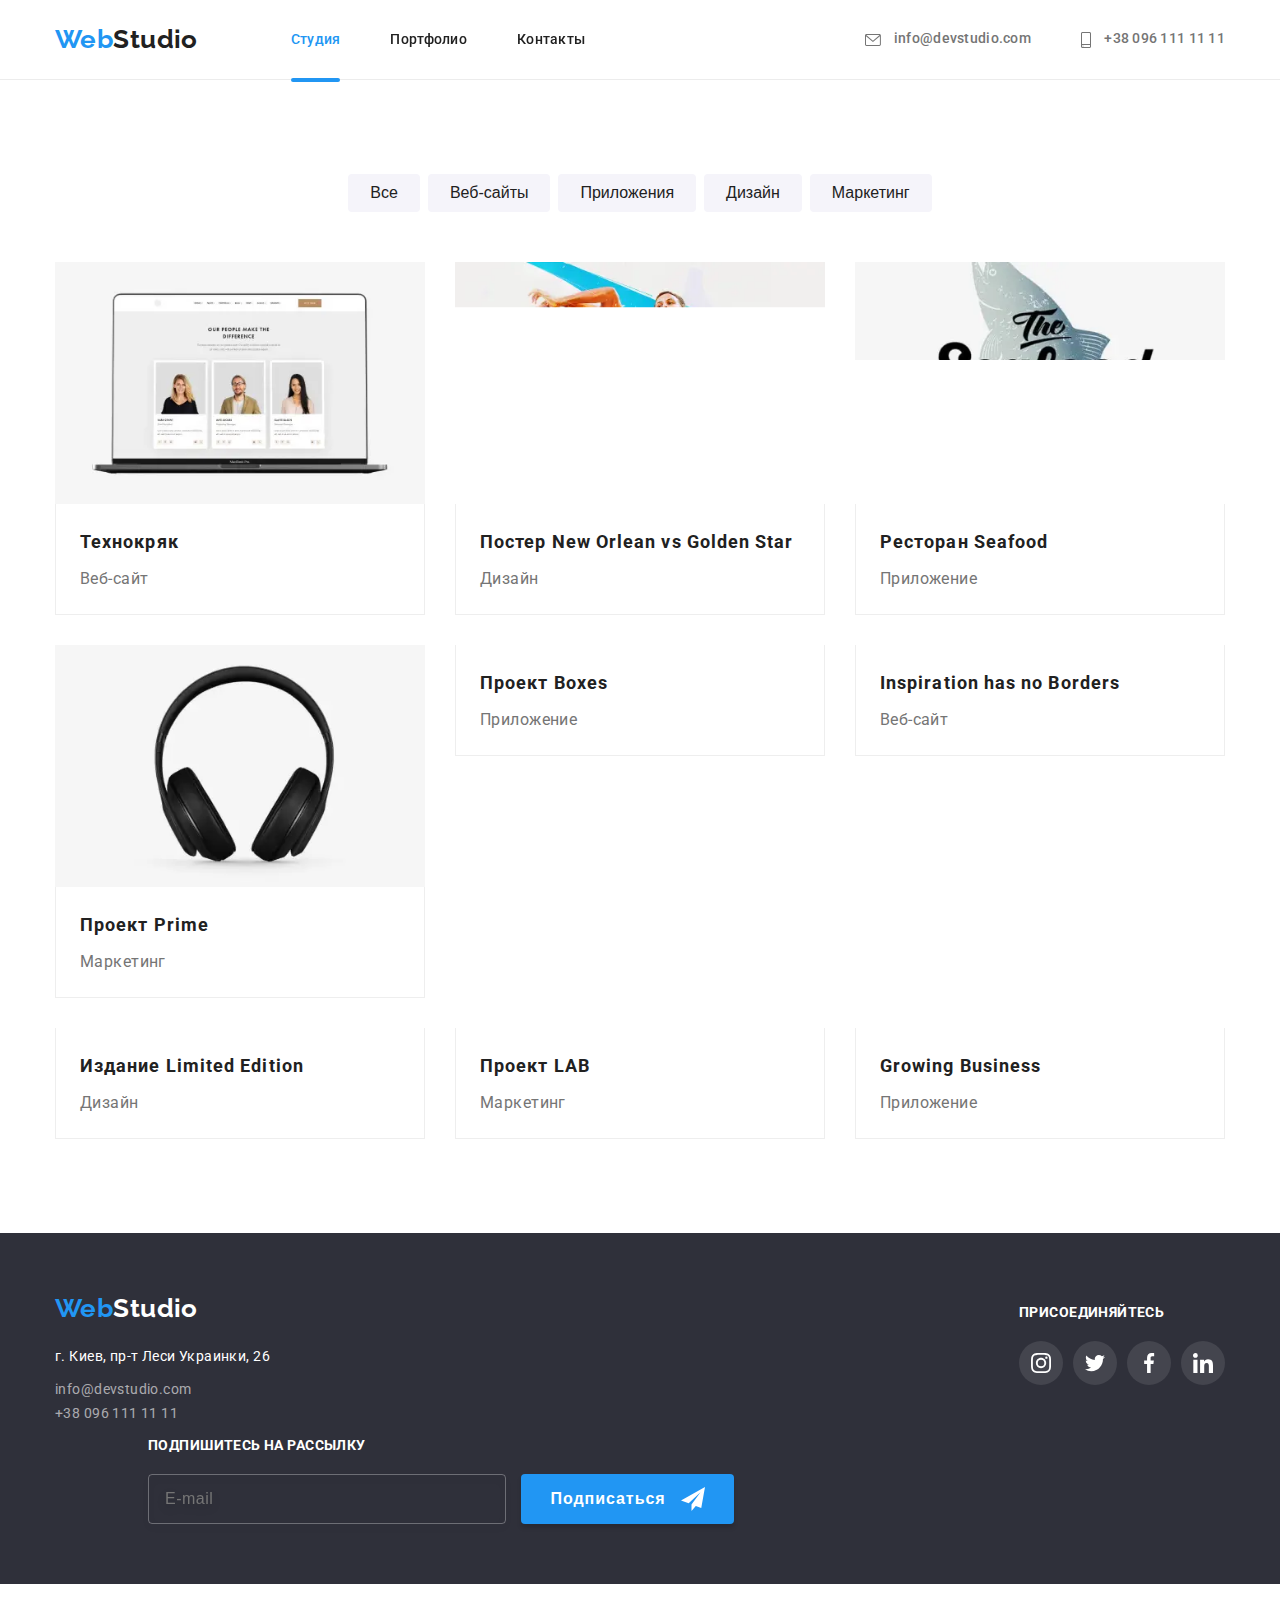
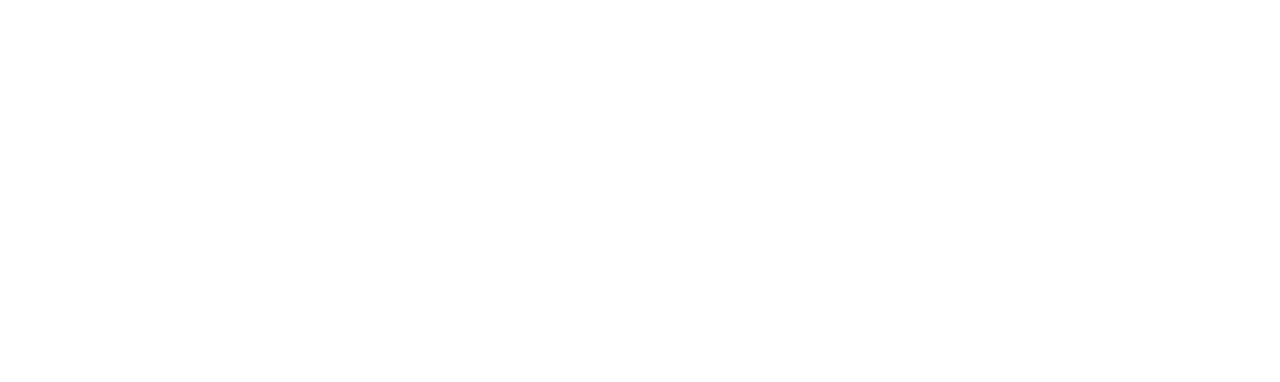
==== commit 5e2ed184: "fixed portfolio" ====
--- a/portfolio.html
+++ b/portfolio.html
@@ -18,24 +18,23 @@
     />
     <link rel="stylesheet" href="./css/main.min.css" />
   </head>
+
   <body>
     <header class="header">
       <div class="container header__container">
+
         <nav class="header__nav">
           <a lang="en" href="./index.html" class="link logo">
-            <span class="logo__web">Web</span>Studio
-          </a>
+            <span class="logo__web">Web</span>Studio</a>
 
           <ul class="site-nav list">
             <li class="site-nav__item">
               <a href="" class="link site-nav__link site-nav__link--current"
-                >Студия</a
-              >
+                >Студия</a>
             </li>
             <li class="site-nav__item">
               <a href="./portfolio.html" class="link site-nav__link"
-                >Портфолио</a
-              >
+                >Портфолио</a>
             </li>
             <li class="site-nav__item">
               <a href="" class="link site-nav__link">Контакты</a>
@@ -200,9 +199,11 @@
           </ul>
 
           <ul class="list page-nav">
-            <li class="page-nav__item">
-              <div class="page-nav__image-thumb"> 
-              <a href="" class="link">
+
+            <li class="page-nav__item">
+ 
+              <a href="" class="link">
+                <div class="page-nav__image-thumb"> 
                 <picture>
                   <source srcset="./images/image8-desktop.webp 1x, ./images/image8-desktop@2x.webp 2x" 
                   media="(min-width: 1200px)" type="image/webp"/>
@@ -227,19 +228,22 @@
                   alt="Открытый ноутбук"
                 />
                 </picture>
-                <div class="page-nav__image-overlay">
-                  <p class="page-nav__overlay-content">Технокряк это современная площадка распространения коронавируса. Компании используют эту платформу для цифрового шпионажа и атак на защищённые сервера конкурентов.</p>
-                </div>
-              </div>
+              
+                <div class="page-nav__image-overlay">
+                  <p class="page-nav__overlay-content">Технокряк это современная площадка распространения коронавируса. Компании используют эту платформу для цифрового шпионажа и атак на защищённые сервера конкурентов.</p>
+                </div>
+              </div>
+
                 <div class="page-nav__half-border">
                   <h3 class="page-nav__item-title">Технокряк</h3>
                   <p class="page-nav__item-content">Веб-сайт</p>
-                </div>
-              </a>
-            </li>
-            <li class="page-nav__item">
-              <div class="page-nav__image-thumb"> 
-              <a href="" class="link">
+                </div>    
+              </a>    
+            </li>
+
+            <li class="page-nav__item"> 
+              <a href="" class="link">
+                <div class="page-nav__image-thumb"> 
                 <picture>
                   <source srcset="./images/image9-desktop.webp 1x, ./images/image9-desktop@2x.webp 2x" 
                   media="(min-width: 1200px)" type="image/webp"/>
@@ -264,6 +268,7 @@
                   alt="Постер команд"  
                 />  
                 </picture>
+              
                 <div class="page-nav__image-overlay">
                   <p class="page-nav__overlay-content">Технокряк это современная площадка распространения коронавируса. Компании используют эту платформу для цифрового шпионажа и атак на защищённые сервера конкурентов.</p>
                 </div>
@@ -274,9 +279,11 @@
                 </div>
               </a>
             </li>
-            <li class="page-nav__item">
-              <div class="page-nav__image-thumb"> 
-              <a href="" class="link">
+
+            <li class="page-nav__item">
+              
+              <a href="" class="link">
+                <div class="page-nav__image-thumb"> 
                 <picture>
                   <source srcset="./images/image10-desktop.webp 1x, ./images/image10-desktop@2x.webp 2x" 
                   media="(min-width: 1200px)" type="image/webp"/>
@@ -301,6 +308,7 @@
                   alt="Логотип ресторана"
                 /> 
                 </picture>
+              
                 <div class="page-nav__image-overlay">
                   <p class="page-nav__overlay-content">Технокряк это современная площадка распространения коронавируса. Компании используют эту платформу для цифрового шпионажа и атак на защищённые сервера конкурентов.</p>
                 </div>
@@ -311,9 +319,10 @@
                 </div>
               </a>
             </li>
-            <li class="page-nav__item">
-              <div class="page-nav__image-thumb"> 
-              <a href="" class="link">
+
+            <li class="page-nav__item">
+              <a href="" class="link">
+                <div class="page-nav__image-thumb"> 
                 <picture>
                   <source srcset="./images/image11-desktop.webp 1x, ./images/image11-desktop@2x.webp 2x" 
                   media="(min-width: 1200px)" type="image/webp"/>
@@ -338,6 +347,7 @@
                   alt="Наушники"
                 />
                 </picture>
+              
                 <div class="page-nav__image-overlay">
                   <p class="page-nav__overlay-content">Технокряк это современная площадка распространения коронавируса. Компании используют эту платформу для цифрового шпионажа и атак на защищённые сервера конкурентов.</p>
                 </div>
@@ -348,9 +358,11 @@
                 </div>
               </a>
             </li>
-            <li class="page-nav__item">
-              <div class="page-nav__image-thumb"> 
-              <a href="" class="link">
+
+            <li class="page-nav__item">
+              
+              <a href="" class="link">
+                <div class="page-nav__image-thumb"> 
                 <picture>
                   <source srcset="./images/image12-desktop.webp 1x, ./images/image12-desktop@2x.webp 2x" 
                   media="(min-width: 1200px)" type="image/webp"/>
@@ -385,9 +397,11 @@
                 </div>
               </a>
             </li>
-            <li class="page-nav__item">
-              <div class="page-nav__image-thumb"> 
-              <a href="" class="link">
+
+            <li class="page-nav__item">
+              
+              <a href="" class="link">
+                <div class="page-nav__image-thumb"> 
                 <picture>
                   <source srcset="./images/image13-desktop.webp 1x, ./images/image13-desktop@2x.webp 2x" 
                   media="(min-width: 1200px)" type="image/webp"/>
@@ -422,9 +436,10 @@
                 </div>
               </a>
             </li>
-            <li class="page-nav__item">
-              <div class="page-nav__image-thumb"> 
-              <a href="" class="link">
+
+            <li class="page-nav__item">
+              <a href="" class="link">
+                <div class="page-nav__image-thumb"> 
                 <picture>
                   <source srcset="./images/image14-desktop.webp 1x, ./images/image14-desktop@2x.webp 2x" 
                   media="(min-width: 1200px)" type="image/webp"/>
@@ -459,9 +474,10 @@
                 </div>
               </a>
             </li>
-            <li class="page-nav__item">
-              <div class="page-nav__image-thumb"> 
-              <a href="" class="link">
+
+            <li class="page-nav__item">
+              <a href="" class="link">
+                <div class="page-nav__image-thumb"> 
                 <picture>
                   <source srcset="./images/image15-desktop.webp 1x, ./images/image15-desktop@2x.webp 2x" 
                   media="(min-width: 1200px)" type="image/webp"/>
@@ -496,9 +512,10 @@
                 </div>
               </a>
             </li>
-            <li class="page-nav__item">
-              <div class="page-nav__image-thumb"> 
-              <a href="" class="link">
+
+            <li class="page-nav__item">
+              <a href="" class="link">
+                <div class="page-nav__image-thumb"> 
                 <picture>
                   <source srcset="./images/image16-desktop.webp 1x, ./images/image16-desktop@2x.webp 2x" 
                   media="(min-width: 1200px)" type="image/webp"/>
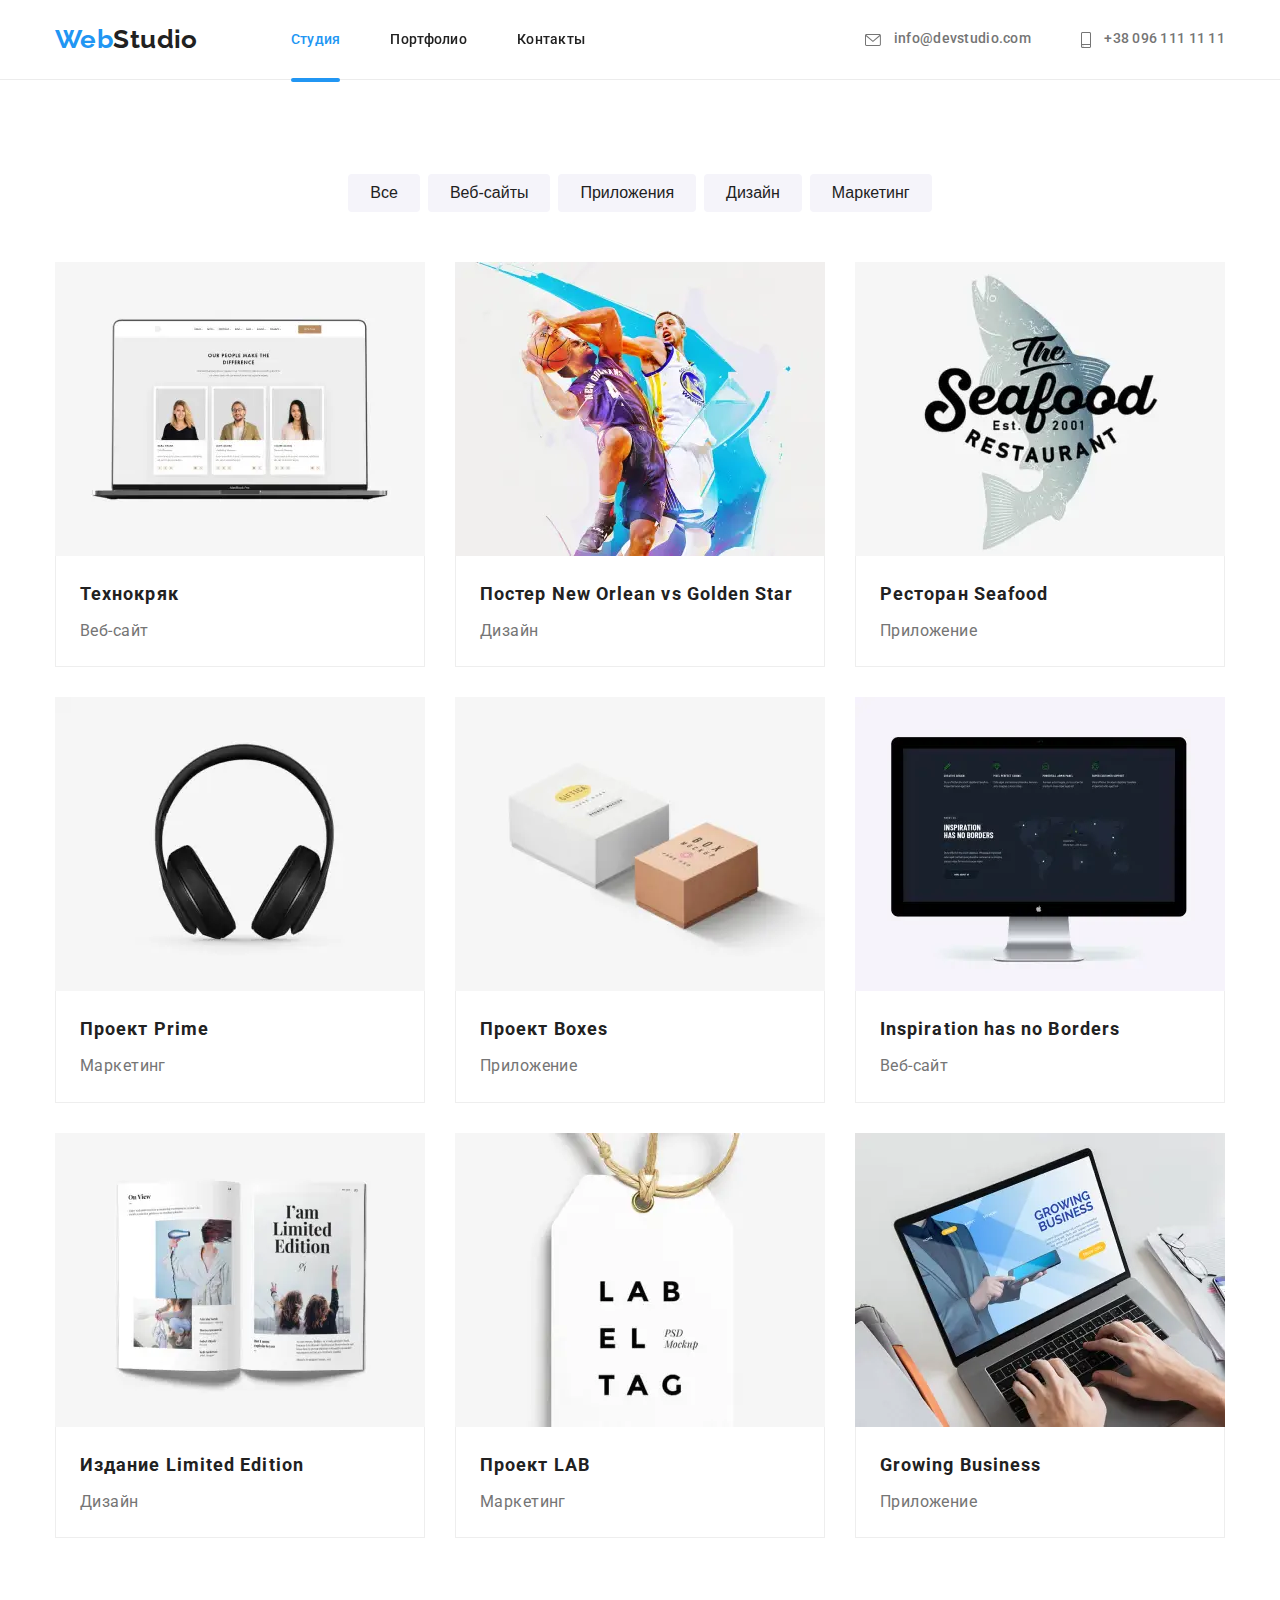
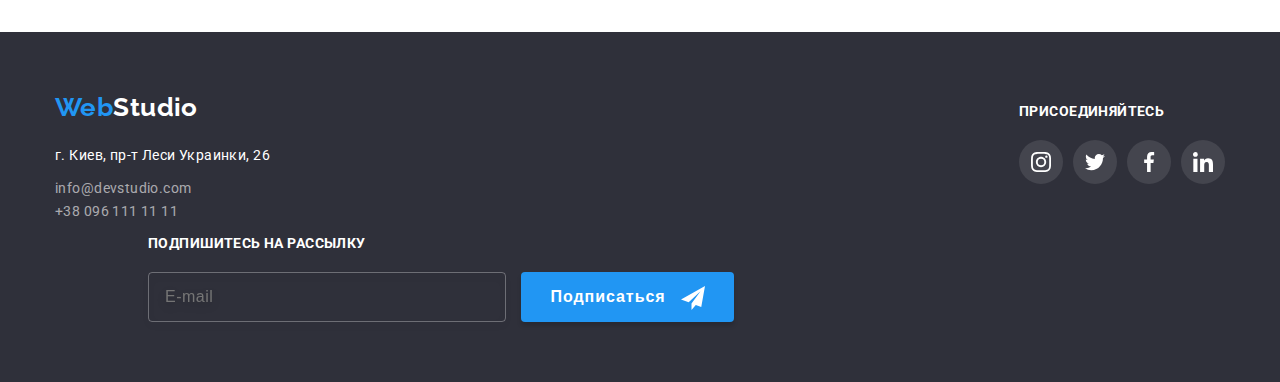
==== commit d05c1837: "fixed portfolio-2" ====
--- a/portfolio.html
+++ b/portfolio.html
@@ -20,7 +20,7 @@
   </head>
 
   <body>
-    <header class="header">
+    <header class="header portfolio__header">
       <div class="container header__container">
 
         <nav class="header__nav">
--- a/css/main.min.css
+++ b/css/main.min.css
@@ -1,2 +1,2 @@
-html{-webkit-box-sizing:border-box;box-sizing:border-box}*,*::before,*::after{-webkit-box-sizing:inherit;box-sizing:inherit}body{color:#757575;background-color:#fff;font-family:"Roboto",sans-serif;font-weight:400;font-size:14px;line-height:1.7;letter-spacing:0.03em;margin:0}h1,h2,h3,p{margin-top:0;margin-bottom:0}img{display:block;max-width:100%;width:100%;height:auto}.container{padding-right:15px;padding-left:15px;margin-right:auto;margin-left:auto}@media screen and (min-width: 480px){.container{width:480px}}@media screen and (min-width: 768px){.container{width:768px}}@media screen and (min-width: 1200px){.container{width:1200px}}.link{color:inherit;text-decoration:none}.link:hover,.link:focus{color:#2196f3}.list{list-style:none;margin:0;padding:0}.icon{fill:currentColor;vertical-align:middle}.section{padding-top:60px;padding-bottom:60px}@media screen and (min-width: 1200px){.section{padding-top:94px;padding-bottom:94px}}.section__title{color:#212121;font-weight:700;font-size:28px;line-height:1.18;text-align:center}@media screen and (min-width: 1200px){.section__title{font-size:36px;line-height:1.17}}.section__title--hidden{position:absolute !important;clip:rect(1px, 1px, 1px, 1px);padding:0 !important;border:0 !important;height:1px !important;width:1px !important;overflow:hidden}.item-title{color:#212121}.item-content{color:#757575}.logo{color:#212121;font-family:"Raleway",sans-serif;font-weight:700;font-size:24px;line-height:1.67;margin-right:88px;-webkit-transition:color 250ms cubic-bezier(0.4, 0, 0.2, 1);transition:color 250ms cubic-bezier(0.4, 0, 0.2, 1)}@media screen and (min-width: 1200px){.logo{margin-right:93px;font-size:26px;line-height:1.2}}.logo:hover,.logo:focus{color:#2196f3}.logo__web{color:#2196f3;-webkit-transition:color 250ms cubic-bezier(0.4, 0, 0.2, 1);transition:color 250ms cubic-bezier(0.4, 0, 0.2, 1)}.logo__web--inverse{-webkit-transition:color 250ms cubic-bezier(0.4, 0, 0.2, 1);transition:color 250ms cubic-bezier(0.4, 0, 0.2, 1)}.logo:hover .logo__web,.logo:focus .logo__web{color:#212121}.logo--inverse{color:#fff;margin-right:0;-webkit-transition:color 250ms cubic-bezier(0.4, 0, 0.2, 1);transition:color 250ms cubic-bezier(0.4, 0, 0.2, 1)}.logo--inverse:hover,.logo--inverse:focus{color:#2196f3}.logo--inverse:hover .logo__web--inverse,.logo--inverse:focus .logo__web--inverse{color:#fff}.accent__btn,.tab-nav__btn{cursor:pointer;border-radius:4px;border:none;outline:none}.accent__btn{color:#fff;background-color:#2196f3;font-weight:700;font-size:16px;line-height:1.9;letter-spacing:0.06em;padding:10px 32px;margin-top:30px;-webkit-box-shadow:0px 4px 4px rgba(0,0,0,0.15);box-shadow:0px 4px 4px rgba(0,0,0,0.15);-webkit-transition:color 250ms cubic-bezier(0.4, 0, 0.2, 1),background-color 250ms cubic-bezier(0.4, 0, 0.2, 1);transition:color 250ms cubic-bezier(0.4, 0, 0.2, 1),background-color 250ms cubic-bezier(0.4, 0, 0.2, 1)}.accent__btn--shorter{margin-top:0;padding:10px 29px}.accent__btn--longer{padding:10px 55px}.accent__btn--hovered:hover,.accent__btn--hovered:focus{color:#212121;background-color:#f5f4fa}.tab-nav__btn{color:#212121;background-color:#f5f4fa;font-weight:500;font-size:16px;line-height:1.6;text-align:center;padding:6px 22px;-webkit-transition:color 250ms cubic-bezier(0.4, 0, 0.2, 1),background-color 250ms cubic-bezier(0.4, 0, 0.2, 1),-webkit-box-shadow 250ms cubic-bezier(0.4, 0, 0.2, 1);transition:color 250ms cubic-bezier(0.4, 0, 0.2, 1),background-color 250ms cubic-bezier(0.4, 0, 0.2, 1),-webkit-box-shadow 250ms cubic-bezier(0.4, 0, 0.2, 1);transition:color 250ms cubic-bezier(0.4, 0, 0.2, 1),background-color 250ms cubic-bezier(0.4, 0, 0.2, 1),box-shadow 250ms cubic-bezier(0.4, 0, 0.2, 1);transition:color 250ms cubic-bezier(0.4, 0, 0.2, 1),background-color 250ms cubic-bezier(0.4, 0, 0.2, 1),box-shadow 250ms cubic-bezier(0.4, 0, 0.2, 1),-webkit-box-shadow 250ms cubic-bezier(0.4, 0, 0.2, 1)}.tab-nav__btn:hover,.tab-nav__btn:focus{color:#fff;background-color:#2196f3;-webkit-box-shadow:0px 4px 4px rgba(0,0,0,0.15);box-shadow:0px 4px 4px rgba(0,0,0,0.15)}.header__mobile-menu-btn{background-color:transparent;border:none;padding:0;width:40px;height:40px}@media screen and (min-width: 768px){.header__mobile-menu-btn{display:none}}.header__mobile-menu-btn:hover,.header__mobile-menu-btn:focus{color:#2196f3}.btn-close{position:absolute;display:-webkit-box;display:-ms-flexbox;display:flex;right:8px;top:8px;-webkit-box-pack:center;-ms-flex-pack:center;justify-content:center;-webkit-box-align:center;-ms-flex-align:center;align-items:center;width:30px;height:30px;border-radius:50%;color:#000000;background-color:#fff;border:1px solid rgba(0,0,0,0.1);-webkit-transition:color 250ms cubic-bezier(0.4, 0, 0.2, 1);transition:color 250ms cubic-bezier(0.4, 0, 0.2, 1)}.btn-close:hover,.btn-close:focus{color:#2196f3}.mobile-menu__btn-close{position:absolute;display:-webkit-box;display:-ms-flexbox;display:flex;-webkit-box-pack:center;-ms-flex-pack:center;justify-content:center;-webkit-box-align:center;-ms-flex-align:center;align-items:center;right:15px;top:10px;width:40px;height:40px;color:getColor "title-color";border:none;background-color:transparent;padding:0}.mobile-menu__btn-close:hover,.mobile-menu__btn-close:focus{color:#2196f3}.socials{display:-webkit-box;display:-ms-flexbox;display:flex;-webkit-box-pack:center;-ms-flex-pack:center;justify-content:center;-webkit-box-align:center;-ms-flex-align:center;align-items:center;margin-top:16px}.socials--bgdark{display:-webkit-box;display:-ms-flexbox;display:flex;margin-top:20px}.socials__icon-item:not(:first-child){margin-left:10px}.socials__icon-item--bgdark:not(:first-child){margin-left:10px}.socials__icon-wrapper,.socials__icon-wrapper--bgdark{display:-webkit-box;display:-ms-flexbox;display:flex;-webkit-box-pack:center;-ms-flex-pack:center;justify-content:center;-webkit-box-align:center;-ms-flex-align:center;align-items:center;width:44px;height:44px;border-radius:50%}.socials__icon-wrapper{background-color:#fff;color:#afb1b8;-webkit-transition:color 250ms cubic-bezier(0.4, 0, 0.2, 1),background-color 250ms cubic-bezier(0.4, 0, 0.2, 1);transition:color 250ms cubic-bezier(0.4, 0, 0.2, 1),background-color 250ms cubic-bezier(0.4, 0, 0.2, 1)}.socials__icon-wrapper:hover,.socials__icon-wrapper:focus{background-color:#2196f3;color:#fff}.socials__icon-wrapper--bgdark{background-color:rgba(255,255,255,0.1);color:#fff;-webkit-transition:color 250ms cubic-bezier(0.4, 0, 0.2, 1),background-color 250ms cubic-bezier(0.4, 0, 0.2, 1);transition:color 250ms cubic-bezier(0.4, 0, 0.2, 1),background-color 250ms cubic-bezier(0.4, 0, 0.2, 1)}.socials__icon-wrapper--bgdark:hover,.socials__icon-wrapper--bgdark:focus{background-color:#2196f3;color:#fff}.header__address-nav{display:none}@media screen and (min-width: 768px){.header__address-nav{display:block;font-weight:500;font-size:12px;line-height:1.67;letter-spacing:0.02em;margin-left:auto}}@media screen and (min-width: 1200px){.header__address-nav{font-size:14px;line-height:1.14;display:-webkit-box;display:-ms-flexbox;display:flex;margin-left:auto}}.header .address-nav__item:not(:first-child){margin-top:32px}@media screen and (min-width: 768px){.header .address-nav__item:not(:first-child){margin-top:10px}}@media screen and (min-width: 1200px){.header .address-nav__item:not(:first-child){margin-top:0;margin-left:50px}}.footer__address-nav{color:rgba(255,255,255,0.6);font-style:normal;display:-webkit-box;display:-ms-flexbox;display:flex;-webkit-box-orient:vertical;-webkit-box-direction:normal;-ms-flex-direction:column;flex-direction:column;-webkit-box-align:center;-ms-flex-align:center;align-items:center}@media screen and (min-width: 1200px){.footer__address-nav{display:-webkit-box;display:-ms-flexbox;display:flex;-webkit-box-orient:vertical;-webkit-box-direction:normal;-ms-flex-direction:column;flex-direction:column;-webkit-box-align:start;-ms-flex-align:start;align-items:flex-start;margin-top:20px}}.address-nav__icon{margin-right:8px}@media screen and (min-width: 1200px){.address-nav__icon{margin-right:10px}}.address-nav__icon--envelope{width:14px;height:10px}@media screen and (min-width: 1200px){.address-nav__icon--envelope{width:16px;height:12px}}.address-nav__icon--phone{width:10px;height:14px}@media screen and (min-width: 1200px){.address-nav__icon--phone{width:10px;height:16px}}.address-nav__link{-webkit-transition:color 250ms cubic-bezier(0.4, 0, 0.2, 1);transition:color 250ms cubic-bezier(0.4, 0, 0.2, 1)}.address-nav__link:hover,.address-nav__link:focus{color:#2196f3}.address-nav__link--positioned{margin-top:8px;margin-bottom:8px}@media screen and (min-width: 1200px){.address-nav__link--positioned{margin-top:9px;margin-bottom:0}}.address-nav__map-addr{color:#fff;margin-top:20px}@media screen and (min-width: 1200px){.address-nav__map-addr{margin-top:0}}.site-nav{display:none}@media screen and (min-width: 768px){.site-nav{display:-webkit-box;display:-ms-flexbox;display:flex}}.site-nav__item{position:relative}.site-nav__item:not(:first-child){margin-top:32px}@media screen and (min-width: 768px){.site-nav__item:not(:first-child){margin-top:0;margin-left:50px}}.site-nav__link{color:#212121;font-weight:500;line-height:1.14;letter-spacing:0.02em;-webkit-transition:color 250ms cubic-bezier(0.4, 0, 0.2, 1);transition:color 250ms cubic-bezier(0.4, 0, 0.2, 1)}.site-nav__link:hover,.site-nav__link:focus{color:#2196f3}.site-nav__link--current{color:#2196f3;padding-bottom:32px}@media screen and (min-width: 768px){.site-nav__link--current::after{content:"";display:block;position:absolute;background-color:#2196f3;height:4px;width:100%;border-radius:2px;top:235%}}@media screen and (min-width: 1200px){.site-nav__link--current::after{top:210%}}.header{position:fixed;z-index:15;top:0;left:0;width:100%;min-height:60px;padding-top:16px;padding-bottom:16px;background-color:#fff;border-bottom:1px solid #ececec}@media screen and (min-width: 768px){.header{min-height:80px;padding-top:21px;padding-bottom:21px}}@media screen and (min-width: 1200px){.header{padding-top:24px;padding-bottom:24px}}.header__container{display:-webkit-box;display:-ms-flexbox;display:flex;-webkit-box-pack:justify;-ms-flex-pack:justify;justify-content:space-between;-webkit-box-align:center;-ms-flex-align:center;align-items:center}.header__nav{display:-webkit-box;display:-ms-flexbox;display:flex;-webkit-box-align:center;-ms-flex-align:center;align-items:center}.mobile-menu{position:fixed;top:0;left:0;width:100vw;height:100vh;background-color:#fff;overflow:auto;opacity:1;visibility:visible;pointer-events:auto}.mobile-menu--hidden{opacity:0;visibility:hidden;pointer-events:none}@media screen and (min-width: 768px){.mobile-menu{display:none}}.mobile-menu__container{position:relative;padding-top:48px;padding-bottom:48px;padding-left:25px}.mobile-menu__site-nav{font-size:40px;line-height:1.18;font-size:40px;line-height:47px;letter-spacing:0.02em}.mobile-menu__address-nav{font-size:34px;line-height:1.18;letter-spacing:0.02em;margin-top:306px;margin-bottom:64px}.mobile-menu__socials{font-size:18px;line-height:1.22;color:#2196f3;display:-webkit-box;display:-ms-flexbox;display:flex;-webkit-box-pack:start;-ms-flex-pack:start;justify-content:start;-webkit-box-align:center;-ms-flex-align:center;align-items:center}.socials__item{padding-right:10px}.socials__item:not(:first-child){border-left:1px solid rgba(33,33,33,0.2);padding-left:10px}.backdrop{position:fixed;z-index:99;top:0;left:0;width:100%;height:100%;background-color:rgba(0,0,0,0.2);opacity:1;visibility:visible;-webkit-transition:opacity 250ms cubic-bezier(0.4, 0, 0.2, 1),visibility 250ms cubic-bezier(0.4, 0, 0.2, 1);transition:opacity 250ms cubic-bezier(0.4, 0, 0.2, 1),visibility 250ms cubic-bezier(0.4, 0, 0.2, 1)}.backdrop--hidden{opacity:0;visibility:hidden;pointer-events:none}.backdrop--hidden .modal{-webkit-transform:translate(-50%, -50%) scale(0.8);transform:translate(-50%, -50%) scale(0.8)}.modal{position:absolute;top:50%;left:50%;background:#fff;-webkit-box-shadow:0px 1px 3px rgba(0,0,0,0.12),0px 1px 1px rgba(0,0,0,0.14),0px 2px 1px rgba(0,0,0,0.2);box-shadow:0px 1px 3px rgba(0,0,0,0.12),0px 1px 1px rgba(0,0,0,0.14),0px 2px 1px rgba(0,0,0,0.2);border-radius:4px;-webkit-transform:translate(-50%, -50%) scale(1);transform:translate(-50%, -50%) scale(1);-webkit-transition:-webkit-transform 250ms cubic-bezier(0.4, 0, 0.2, 1);transition:-webkit-transform 250ms cubic-bezier(0.4, 0, 0.2, 1);transition:transform 250ms cubic-bezier(0.4, 0, 0.2, 1);transition:transform 250ms cubic-bezier(0.4, 0, 0.2, 1), -webkit-transform 250ms cubic-bezier(0.4, 0, 0.2, 1);padding:40px;max-width:450px;width:100%;min-height:609px}@media screen and (min-width: 1200px){.modal{max-width:unset;width:auto;min-width:528px;min-height:581px}}.modal__title{font-weight:700;font-size:20px;line-height:1.5;text-align:center;letter-spacing:0.03em;color:#212121;margin-bottom:12px}@media screen and (min-width: 1200px){.modal__title{line-height:1.15}}.modal__field{font-size:12px;line-height:1.17;letter-spacing:0.01em;color:#757575;position:relative}.modal__field:last-child{margin-bottom:30px}.modal__field--checkbox{letter-spacing:0.03em;position:relative;display:-webkit-box;display:-ms-flexbox;display:flex;-webkit-box-align:center;-ms-flex-align:center;align-items:center;-webkit-box-pack:center;-ms-flex-pack:center;justify-content:center}@media screen and (min-width: 1200px){.modal__field--checkbox{font-size:14px}}.modal__field .modal__input,.modal__field .modal__textarea{width:100%;padding:14px 15px;border:1px solid rgba(33,33,33,0.2);border-radius:4px;margin-top:4px;outline:none;-webkit-transition:border 250ms cubic-bezier(0.4, 0, 0.2, 1);transition:border 250ms cubic-bezier(0.4, 0, 0.2, 1)}.modal__field .modal__input{padding-left:42px;margin-bottom:10px;padding-bottom:0;padding-top:0;height:40px}.modal__field .modal__input:focus{border:1px solid #2196f3}.modal__field .modal__input:focus+.icon{fill:#2196f3}.modal__field .modal__textarea{margin-bottom:20px;resize:none;font-size:14px;line-height:1.14;letter-spacing:0.01em;height:120px}.modal__field .modal__textarea::-webkit-input-placeholder{font-size:14px;line-height:1.4;letter-spacing:0.01em;color:rgba(117,117,117,0.5)}.modal__field .modal__textarea:-ms-input-placeholder{font-size:14px;line-height:1.4;letter-spacing:0.01em;color:rgba(117,117,117,0.5)}.modal__field .modal__textarea::-ms-input-placeholder{font-size:14px;line-height:1.4;letter-spacing:0.01em;color:rgba(117,117,117,0.5)}.modal__field .modal__textarea::placeholder{font-size:14px;line-height:1.4;letter-spacing:0.01em;color:rgba(117,117,117,0.5)}@media screen and (min-width: 1200px){.modal__field .modal__textarea::-webkit-input-placeholder{line-height:1.14}.modal__field .modal__textarea:-ms-input-placeholder{line-height:1.14}.modal__field .modal__textarea::-ms-input-placeholder{line-height:1.14}.modal__field .modal__textarea::placeholder{line-height:1.14}}.modal__field:focus{border:1px solid #2196f3}.modal__form .icon{position:absolute;left:12px;top:45%;fill:#212121;-webkit-transition:fill 250ms cubic-bezier(0.4, 0, 0.2, 1);transition:fill 250ms cubic-bezier(0.4, 0, 0.2, 1)}.modal__link{text-decoration:underline;color:#2196f3;margin-left:4px}.modal__lable--checkbox{display:-webkit-inline-box;display:-ms-inline-flexbox;display:inline-flex;-webkit-box-align:center;-ms-flex-align:center;align-items:center}.modal__wrapper{text-align:center}.modal__first-iconbox-wrapper{position:absolute;opacity:0;visibility:hidden;pointer-events:none}.modal__second-iconbox-wrapper{margin-right:7px}.modal__checkbox{position:absolute;clip:rect(0, 0, 0, 0);padding:0;border:0;height:1px;width:1px;margin:-1px;overflow:hidden}.modal__checkbox:checked+.modal__field--checkbox>.modal__lable--checkbox>.modal__first-iconbox-wrapper{opacity:1;visibility:visible}.modal__checkbox:checked ~ .accent__btn--disabled{opacity:1;pointer-events:initial}.accent__btn--disabled{opacity:0.3;pointer-events:none}.hero{padding-top:0;padding-bottom:0;background-color:#2f303a;text-align:center}.hero__title{color:#fff;font-weight:900;font-size:26px;line-height:1.62;letter-spacing:0.06em;text-transform:uppercase}@media screen and (min-width: 1200px){.hero__title{font-size:44px;line-height:1.36}}.hero__overlay{min-height:400px;padding-top:118px;padding-bottom:118px;margin-right:auto;margin-left:auto;background-image:-webkit-gradient(linear, left top, left bottom, from(rgba(47,48,58,0.4)), to(rgba(47,48,58,0.4))),url("../images/hero-image/hero-image-mobile.jpg");background-image:linear-gradient(rgba(47,48,58,0.4), rgba(47,48,58,0.4)),url("../images/hero-image/hero-image-mobile.jpg");background-repeat:no-repeat;background-position:center;background-size:cover}@media (min-device-pixel-ratio: 2) and (max-width: 767px), (-webkit-min-device-pixel-ratio: 2) and (max-width: 767px), (min-resolution: 192dpi) and (max-width: 767px), (min-resolution: 2dppx) and (max-width: 767px){.hero__overlay{background-image:url("../images/hero-image/hero-image-mobile@2x.jpg")}}@media screen and (min-width: 768px){.hero__overlay{background-image:url("../images/hero-image/hero-image-tablet.jpg")}}@media (min-device-pixel-ratio: 2) and (min-width: 768px), (-webkit-min-device-pixel-ratio: 2) and (min-width: 768px), (min-resolution: 192dpi) and (min-width: 768px), (min-resolution: 2dppx) and (min-width: 768px){.hero__overlay{background-image:url("../images/hero-image/hero-image-tablet@2x.jpg")}}@media screen and (min-width: 1200px){.hero__overlay{max-width:1600px;height:600px;padding-top:200px;padding-bottom:200px;background-image:url("../images/hero-image/hero-image-desktop.jpg")}}@media (min-device-pixel-ratio: 2) and (min-width: 1200px), (-webkit-min-device-pixel-ratio: 2) and (min-width: 1200px), (min-resolution: 192dpi) and (min-width: 1200px), (min-resolution: 2dppx) and (min-width: 1200px){.hero__overlay{background-image:url("../images/hero-image/hero-image-desktop@2x.jpg")}}@media screen and (min-width: 1200px){.advantages{padding-bottom:0}}@media screen and (min-width: 768px){.advantages__list{display:-webkit-box;display:-ms-flexbox;display:flex}}@media screen and (min-width: 768px) and (max-width: 1199px){.advantages__list{-ms-flex-wrap:wrap;flex-wrap:wrap;margin-left:-30px;margin-top:-30px}}@media screen and (min-width: 1200px){.advantages__list{-webkit-box-pack:justify;-ms-flex-pack:justify;justify-content:space-between;margin-left:0;margin-top:0}}.advantages__icon-wrapper{max-width:450px;height:120px;background-color:#f5f4fa;border-radius:4px;display:-webkit-box;display:-ms-flexbox;display:flex;-webkit-box-align:center;-ms-flex-align:center;align-items:center;-webkit-box-pack:center;-ms-flex-pack:center;justify-content:center}@media screen and (min-width: 768px){.advantages__icon-wrapper{width:354px}}@media screen and (min-width: 1200px){.advantages__icon-wrapper{width:270px}}@media screen and (min-width: 768px) and (max-width: 1199px){.advantages__item{-ms-flex-preferred-size:calc((100% - 2 * 30px) / 2);flex-basis:calc((100% - 2 * 30px) / 2);margin-left:30px;margin-top:30px}}@media screen and (min-width: 1200px){.advantages__item{-ms-flex-preferred-size:calc((100% - 3 * 30px) / 4);flex-basis:calc((100% - 3 * 30px) / 4)}}@media screen and (min-width: 1200px){.advantages__item:not(:first-child){margin-left:30px}}.advantages__item-content{margin-top:10px}.advantages__item-title{font-weight:700;line-height:1.14;text-transform:uppercase;font-size:14px;margin-top:30px;text-align:center}@media screen and (min-width: 768px){.advantages__item-title{text-align:left}}@media screen and (max-width: 767px){.advantages__item:not(:first-child){margin-top:30px}}@media screen and (max-width: 1199px){.competence{display:none}}.competence__list{display:-webkit-box;display:-ms-flexbox;display:flex;-webkit-box-pack:justify;-ms-flex-pack:justify;justify-content:space-between;margin-top:50px}.competence__item{position:relative}.competence__item-title{font-weight:700;font-size:14px;line-height:1.14;text-align:center;letter-spacing:0.03em;text-transform:uppercase;color:#fff}.competence__box{position:absolute;bottom:0;left:0;display:-webkit-box;display:-ms-flexbox;display:flex;-webkit-box-pack:center;-ms-flex-pack:center;justify-content:center;-webkit-box-align:center;-ms-flex-align:center;align-items:center;width:100%;height:70px;background-color:rgba(47,48,58,0.8);z-index:2}.team{background-color:#f5f4fa}@media screen and (min-width: 768px){.team__list{display:-webkit-box;display:-ms-flexbox;display:flex}}@media screen and (min-width: 768px) and (max-width: 1199px){.team__list{-ms-flex-wrap:wrap;flex-wrap:wrap;margin-left:-30px;margin-top:0}}@media screen and (min-width: 1200px){.team__list{-webkit-box-pack:justify;-ms-flex-pack:justify;justify-content:space-between;margin-top:50px}}.team__item{margin-top:30px;background:#fff;-webkit-box-shadow:0px 1px 3px rgba(0,0,0,0.12),0px 1px 1px rgba(0,0,0,0.14),0px 2px 1px rgba(0,0,0,0.2);box-shadow:0px 1px 3px rgba(0,0,0,0.12),0px 1px 1px rgba(0,0,0,0.14),0px 2px 1px rgba(0,0,0,0.2);border-radius:0px 0px 4px 4px;overflow:hidden}@media screen and (min-width: 768px) and (max-width: 1199px){.team__item{-ms-flex-preferred-size:calc((100% - 2 * 30px) / 2);flex-basis:calc((100% - 2 * 30px) / 2);margin-left:30px;margin-top:30px}}@media screen and (min-width: 1200px){.team__item{margin-top:0}}@media screen and (max-width: 767px){.team__item-image{width:450px;height:auto}}@media screen and (min-width: 768px){.team__item-image{width:354px}}@media screen and (min-width: 1200px){.team__item-image{width:270px}}.team__item-title{font-weight:500}.team__item-content{margin-top:10px}.team__item-title,.team__item-content{font-size:16px;line-height:1.2;text-align:center}.team__item-text-wrapper{padding-top:30px;padding-bottom:24px}@media screen and (min-width: 1200px){.team__item-text-wrapper{padding-bottom:30px}}.clients__list{display:-webkit-box;display:-ms-flexbox;display:flex;-webkit-box-pack:center;-ms-flex-pack:center;justify-content:center;-ms-flex-wrap:wrap;flex-wrap:wrap;margin-left:-30px}@media screen and (min-width: 1200px){.clients__list{-webkit-box-pack:justify;-ms-flex-pack:justify;justify-content:space-between;margin-top:50px;-ms-flex-wrap:nowrap;flex-wrap:nowrap;margin-left:0}}.clients__icon-wrapper{width:210px;height:92px;display:-webkit-box;display:-ms-flexbox;display:flex;-webkit-box-pack:center;-ms-flex-pack:center;justify-content:center;-webkit-box-align:center;-ms-flex-align:center;align-items:center;border:1px solid #afb1b8;border-radius:4px;color:#afb1b8;-webkit-transition:color 250ms cubic-bezier(0.4, 0, 0.2, 1),border 250ms cubic-bezier(0.4, 0, 0.2, 1);transition:color 250ms cubic-bezier(0.4, 0, 0.2, 1),border 250ms cubic-bezier(0.4, 0, 0.2, 1)}@media screen and (min-width: 768px){.clients__icon-wrapper{width:226px}}@media screen and (min-width: 1200px){.clients__icon-wrapper{width:170px}}.clients__icon-wrapper:hover,.clients__icon-wrapper:focus{color:#2196f3;border:1px solid #2196f3}.clients__item{-ms-flex-preferred-size:calc((100% - 2 * 30px) / 2);flex-basis:calc((100% - 2 * 30px) / 2);margin-left:30px;margin-top:30px}@media screen and (min-width: 768px){.clients__item{-ms-flex-preferred-size:calc((100% - 3 * 30px) / 3);flex-basis:calc((100% - 3 * 30px) / 3)}}@media screen and (min-width: 1200px){.clients__item{-ms-flex-preferred-size:unset;flex-basis:unset;margin-left:0;margin-top:0}}.tab-nav{display:-webkit-box;display:-ms-flexbox;display:flex;margin-bottom:25px;-ms-flex-wrap:wrap;flex-wrap:wrap;margin-left:-8px}@media screen and (min-width: 768px){.tab-nav{margin-bottom:30px;-webkit-box-pack:center;-ms-flex-pack:center;justify-content:center;margin-left:0}}@media screen and (min-width: 1200px){.tab-nav{margin-bottom:50px}}.tab-nav__item{margin-bottom:15px;margin-left:8px}@media screen and (min-width: 768px){.tab-nav__item{margin-bottom:0}.tab-nav__item:first-child{margin-left:0}}@media screen and (min-width: 768px){.page-nav{display:-webkit-box;display:-ms-flexbox;display:flex;-ms-flex-wrap:wrap;flex-wrap:wrap;margin-left:-30px;margin-top:-30px}}.page-nav__image-thumb{position:relative;overflow:hidden}.page-nav__image-overlay{position:absolute;width:100%;height:100%;bottom:0;left:0;background-color:rgba(33,150,243,0.9);padding:63px 24px;opacity:0;-webkit-transform:translateY(100%);transform:translateY(100%);-webkit-transition:opacity 250ms cubic-bezier(0.4, 0, 0.2, 1),-webkit-transform 250ms cubic-bezier(0.4, 0, 0.2, 1);transition:opacity 250ms cubic-bezier(0.4, 0, 0.2, 1),-webkit-transform 250ms cubic-bezier(0.4, 0, 0.2, 1);transition:opacity 250ms cubic-bezier(0.4, 0, 0.2, 1),transform 250ms cubic-bezier(0.4, 0, 0.2, 1);transition:opacity 250ms cubic-bezier(0.4, 0, 0.2, 1),transform 250ms cubic-bezier(0.4, 0, 0.2, 1),-webkit-transform 250ms cubic-bezier(0.4, 0, 0.2, 1)}.page-nav__overlay-content{font-size:18px;line-height:1.56;letter-spacing:0.03em;color:#fff}.page-nav__half-border{padding:20px 24px;background:#fff;border-right:1px solid #eeeeee;border-left:1px solid #eeeeee;border-bottom:1px solid #eeeeee}@media screen and (min-width: 768px) and (max-width: 1199px){.page-nav__item:first-child .page-nav__half-border{padding-bottom:56px}}.page-nav__item{margin-top:30px;-webkit-transition:-webkit-box-shadow 250ms cubic-bezier(0.4, 0, 0.2, 1);transition:-webkit-box-shadow 250ms cubic-bezier(0.4, 0, 0.2, 1);transition:box-shadow 250ms cubic-bezier(0.4, 0, 0.2, 1);transition:box-shadow 250ms cubic-bezier(0.4, 0, 0.2, 1), -webkit-box-shadow 250ms cubic-bezier(0.4, 0, 0.2, 1)}@media screen and (min-width: 768px){.page-nav__item{-ms-flex-preferred-size:calc((100% - 2 * 30px) / 2);flex-basis:calc((100% - 2 * 30px) / 2);margin-left:30px}}@media screen and (min-width: 1200px){.page-nav__item{-ms-flex-preferred-size:calc((100% - 3 * 30px) / 3);flex-basis:calc((100% - 3 * 30px) / 3)}}@media screen and (max-width: 767px){.page-nav__item:first-child{margin-top:0}}.page-nav__item:hover{-webkit-box-shadow:0px 1px 1px rgba(0,0,0,0.12),0px 4px 4px rgba(0,0,0,0.06),1px 4px 6px rgba(0,0,0,0.16);box-shadow:0px 1px 1px rgba(0,0,0,0.12),0px 4px 4px rgba(0,0,0,0.06),1px 4px 6px rgba(0,0,0,0.16)}.page-nav__item:hover .page-nav__image-overlay{opacity:1;-webkit-transform:translateY(0);transform:translateY(0)}.page-nav__item-title{color:#212121;font-weight:700;font-size:18px;line-height:2;letter-spacing:0.06em}.page-nav__item-content{font-size:16px;line-height:1.9;margin-top:4px}.footer{background-color:#2f303a;padding-top:60px;padding-bottom:60px}@media screen and (min-width: 768px){.footer__container{display:-webkit-box;display:-ms-flexbox;display:flex;-ms-flex-wrap:wrap;flex-wrap:wrap;-ms-flex-pack:distribute;justify-content:space-around;-webkit-box-align:start;-ms-flex-align:start;align-items:flex-start}}@media screen and (min-width: 1200px){.footer__container{display:-webkit-box;display:-ms-flexbox;display:flex;-webkit-box-pack:justify;-ms-flex-pack:justify;justify-content:space-between}}.footer__first-wrapper{text-align:center}@media screen and (min-width: 1200px){.footer__first-wrapper{text-align:start}}.footer__second-wrapper{text-align:center}@media screen and (min-width: 1200px){.footer__second-wrapper{display:-webkit-box;display:-ms-flexbox;display:flex;-webkit-box-orient:vertical;-webkit-box-direction:normal;-ms-flex-direction:column;flex-direction:column;margin-left:70px;text-align:left}}.footer__item-title{font-weight:700;line-height:1.14;text-transform:uppercase;font-size:14px;color:#fff;padding-top:60px}@media screen and (min-width: 768px){.footer__item-title{padding-top:0}}@media screen and (min-width: 1200px){.footer__item-title{padding-top:12px}}.sub-form{display:-webkit-box;display:-ms-flexbox;display:flex;-webkit-box-orient:vertical;-webkit-box-direction:normal;-ms-flex-direction:column;flex-direction:column;-webkit-box-align:center;-ms-flex-align:center;align-items:center}@media screen and (min-width: 1200px){.sub-form{margin-left:93px;-webkit-box-align:start;-ms-flex-align:start;align-items:flex-start}}.sub-form__icon{margin-left:10px}.sub-form__label{font-weight:700;font-size:14px;line-height:1.14;letter-spacing:0.03em;text-transform:uppercase;color:#fff;padding-top:60px;margin-bottom:20px}@media screen and (min-width: 1200px){.sub-form__label{padding-top:12px;margin-left:0}}.sub-form__field{text-align:center}.sub-form__input{font-size:16px;line-height:1.25;padding:14px 16px;letter-spacing:0.03em;color:rgba(255,255,255,0.6);background-color:transparent;border:1px solid rgba(255,255,255,0.3);-webkit-filter:drop-shadow(0px 4px 4px rgba(0,0,0,0.15));filter:drop-shadow(0px 4px 4px rgba(0,0,0,0.15));border-radius:4px;width:100%;max-width:450px;outline:none;margin-bottom:20px}@media screen and (min-width: 1200px){.sub-form__input{width:358px;margin-bottom:0;margin-right:12px}}
+html{-webkit-box-sizing:border-box;box-sizing:border-box}*,*::before,*::after{-webkit-box-sizing:inherit;box-sizing:inherit}body{color:#757575;background-color:#fff;font-family:"Roboto",sans-serif;font-weight:400;font-size:14px;line-height:1.7;letter-spacing:0.03em;margin:0}h1,h2,h3,p{margin-top:0;margin-bottom:0}img{display:block;max-width:100%;width:100%;height:auto}.container{padding-right:15px;padding-left:15px;margin-right:auto;margin-left:auto}@media screen and (min-width: 480px){.container{width:480px}}@media screen and (min-width: 768px){.container{width:768px}}@media screen and (min-width: 1200px){.container{width:1200px}}.link{color:inherit;text-decoration:none}.link:hover,.link:focus{color:#2196f3}.list{list-style:none;margin:0;padding:0}.icon{fill:currentColor;vertical-align:middle}.section{padding-top:60px;padding-bottom:60px}@media screen and (min-width: 1200px){.section{padding-top:94px;padding-bottom:94px}}.section__title{color:#212121;font-weight:700;font-size:28px;line-height:1.18;text-align:center}@media screen and (min-width: 1200px){.section__title{font-size:36px;line-height:1.17}}.section__title--hidden{position:absolute !important;clip:rect(1px, 1px, 1px, 1px);padding:0 !important;border:0 !important;height:1px !important;width:1px !important;overflow:hidden}.item-title{color:#212121}.item-content{color:#757575}.logo{color:#212121;font-family:"Raleway",sans-serif;font-weight:700;font-size:24px;line-height:1.67;margin-right:88px;-webkit-transition:color 250ms cubic-bezier(0.4, 0, 0.2, 1);transition:color 250ms cubic-bezier(0.4, 0, 0.2, 1)}@media screen and (min-width: 1200px){.logo{margin-right:93px;font-size:26px;line-height:1.2}}.logo:hover,.logo:focus{color:#2196f3}.logo__web{color:#2196f3;-webkit-transition:color 250ms cubic-bezier(0.4, 0, 0.2, 1);transition:color 250ms cubic-bezier(0.4, 0, 0.2, 1)}.logo__web--inverse{-webkit-transition:color 250ms cubic-bezier(0.4, 0, 0.2, 1);transition:color 250ms cubic-bezier(0.4, 0, 0.2, 1)}.logo:hover .logo__web,.logo:focus .logo__web{color:#212121}.logo--inverse{color:#fff;margin-right:0;-webkit-transition:color 250ms cubic-bezier(0.4, 0, 0.2, 1);transition:color 250ms cubic-bezier(0.4, 0, 0.2, 1)}.logo--inverse:hover,.logo--inverse:focus{color:#2196f3}.logo--inverse:hover .logo__web--inverse,.logo--inverse:focus .logo__web--inverse{color:#fff}.accent__btn,.tab-nav__btn{cursor:pointer;border-radius:4px;border:none;outline:none}.accent__btn{color:#fff;background-color:#2196f3;font-weight:700;font-size:16px;line-height:1.9;letter-spacing:0.06em;padding:10px 32px;margin-top:30px;-webkit-box-shadow:0px 4px 4px rgba(0,0,0,0.15);box-shadow:0px 4px 4px rgba(0,0,0,0.15);-webkit-transition:color 250ms cubic-bezier(0.4, 0, 0.2, 1),background-color 250ms cubic-bezier(0.4, 0, 0.2, 1);transition:color 250ms cubic-bezier(0.4, 0, 0.2, 1),background-color 250ms cubic-bezier(0.4, 0, 0.2, 1)}.accent__btn--shorter{margin-top:0;padding:10px 29px}.accent__btn--longer{padding:10px 55px}.accent__btn--hovered:hover,.accent__btn--hovered:focus{color:#212121;background-color:#f5f4fa}.tab-nav__btn{color:#212121;background-color:#f5f4fa;font-weight:500;font-size:16px;line-height:1.6;text-align:center;padding:6px 22px;-webkit-transition:color 250ms cubic-bezier(0.4, 0, 0.2, 1),background-color 250ms cubic-bezier(0.4, 0, 0.2, 1),-webkit-box-shadow 250ms cubic-bezier(0.4, 0, 0.2, 1);transition:color 250ms cubic-bezier(0.4, 0, 0.2, 1),background-color 250ms cubic-bezier(0.4, 0, 0.2, 1),-webkit-box-shadow 250ms cubic-bezier(0.4, 0, 0.2, 1);transition:color 250ms cubic-bezier(0.4, 0, 0.2, 1),background-color 250ms cubic-bezier(0.4, 0, 0.2, 1),box-shadow 250ms cubic-bezier(0.4, 0, 0.2, 1);transition:color 250ms cubic-bezier(0.4, 0, 0.2, 1),background-color 250ms cubic-bezier(0.4, 0, 0.2, 1),box-shadow 250ms cubic-bezier(0.4, 0, 0.2, 1),-webkit-box-shadow 250ms cubic-bezier(0.4, 0, 0.2, 1)}.tab-nav__btn:hover,.tab-nav__btn:focus{color:#fff;background-color:#2196f3;-webkit-box-shadow:0px 4px 4px rgba(0,0,0,0.15);box-shadow:0px 4px 4px rgba(0,0,0,0.15)}.header__mobile-menu-btn{background-color:transparent;border:none;padding:0;width:40px;height:40px}@media screen and (min-width: 768px){.header__mobile-menu-btn{display:none}}.header__mobile-menu-btn:hover,.header__mobile-menu-btn:focus{color:#2196f3}.btn-close{position:absolute;display:-webkit-box;display:-ms-flexbox;display:flex;right:8px;top:8px;-webkit-box-pack:center;-ms-flex-pack:center;justify-content:center;-webkit-box-align:center;-ms-flex-align:center;align-items:center;width:30px;height:30px;border-radius:50%;color:#000000;background-color:#fff;border:1px solid rgba(0,0,0,0.1);-webkit-transition:color 250ms cubic-bezier(0.4, 0, 0.2, 1);transition:color 250ms cubic-bezier(0.4, 0, 0.2, 1)}.btn-close:hover,.btn-close:focus{color:#2196f3}.mobile-menu__btn-close{position:absolute;display:-webkit-box;display:-ms-flexbox;display:flex;-webkit-box-pack:center;-ms-flex-pack:center;justify-content:center;-webkit-box-align:center;-ms-flex-align:center;align-items:center;right:15px;top:10px;width:40px;height:40px;color:getColor "title-color";border:none;background-color:transparent;padding:0}.mobile-menu__btn-close:hover,.mobile-menu__btn-close:focus{color:#2196f3}.socials{display:-webkit-box;display:-ms-flexbox;display:flex;-webkit-box-pack:center;-ms-flex-pack:center;justify-content:center;-webkit-box-align:center;-ms-flex-align:center;align-items:center;margin-top:16px}.socials--bgdark{display:-webkit-box;display:-ms-flexbox;display:flex;margin-top:20px}.socials__icon-item:not(:first-child){margin-left:10px}.socials__icon-item--bgdark:not(:first-child){margin-left:10px}.socials__icon-wrapper,.socials__icon-wrapper--bgdark{display:-webkit-box;display:-ms-flexbox;display:flex;-webkit-box-pack:center;-ms-flex-pack:center;justify-content:center;-webkit-box-align:center;-ms-flex-align:center;align-items:center;width:44px;height:44px;border-radius:50%}.socials__icon-wrapper{background-color:#fff;color:#afb1b8;-webkit-transition:color 250ms cubic-bezier(0.4, 0, 0.2, 1),background-color 250ms cubic-bezier(0.4, 0, 0.2, 1);transition:color 250ms cubic-bezier(0.4, 0, 0.2, 1),background-color 250ms cubic-bezier(0.4, 0, 0.2, 1)}.socials__icon-wrapper:hover,.socials__icon-wrapper:focus{background-color:#2196f3;color:#fff}.socials__icon-wrapper--bgdark{background-color:rgba(255,255,255,0.1);color:#fff;-webkit-transition:color 250ms cubic-bezier(0.4, 0, 0.2, 1),background-color 250ms cubic-bezier(0.4, 0, 0.2, 1);transition:color 250ms cubic-bezier(0.4, 0, 0.2, 1),background-color 250ms cubic-bezier(0.4, 0, 0.2, 1)}.socials__icon-wrapper--bgdark:hover,.socials__icon-wrapper--bgdark:focus{background-color:#2196f3;color:#fff}.header__address-nav{display:none}@media screen and (min-width: 768px){.header__address-nav{display:block;font-weight:500;font-size:12px;line-height:1.67;letter-spacing:0.02em;margin-left:auto}}@media screen and (min-width: 1200px){.header__address-nav{font-size:14px;line-height:1.14;display:-webkit-box;display:-ms-flexbox;display:flex;margin-left:auto}}.header .address-nav__item:not(:first-child){margin-top:32px}@media screen and (min-width: 768px){.header .address-nav__item:not(:first-child){margin-top:10px}}@media screen and (min-width: 1200px){.header .address-nav__item:not(:first-child){margin-top:0;margin-left:50px}}.footer__address-nav{color:rgba(255,255,255,0.6);font-style:normal;display:-webkit-box;display:-ms-flexbox;display:flex;-webkit-box-orient:vertical;-webkit-box-direction:normal;-ms-flex-direction:column;flex-direction:column;-webkit-box-align:center;-ms-flex-align:center;align-items:center}@media screen and (min-width: 1200px){.footer__address-nav{display:-webkit-box;display:-ms-flexbox;display:flex;-webkit-box-orient:vertical;-webkit-box-direction:normal;-ms-flex-direction:column;flex-direction:column;-webkit-box-align:start;-ms-flex-align:start;align-items:flex-start;margin-top:20px}}.address-nav__icon{margin-right:8px}@media screen and (min-width: 1200px){.address-nav__icon{margin-right:10px}}.address-nav__icon--envelope{width:14px;height:10px}@media screen and (min-width: 1200px){.address-nav__icon--envelope{width:16px;height:12px}}.address-nav__icon--phone{width:10px;height:14px}@media screen and (min-width: 1200px){.address-nav__icon--phone{width:10px;height:16px}}.address-nav__link{-webkit-transition:color 250ms cubic-bezier(0.4, 0, 0.2, 1);transition:color 250ms cubic-bezier(0.4, 0, 0.2, 1)}.address-nav__link:hover,.address-nav__link:focus{color:#2196f3}.address-nav__link--positioned{margin-top:8px;margin-bottom:8px}@media screen and (min-width: 1200px){.address-nav__link--positioned{margin-top:9px;margin-bottom:0}}.address-nav__map-addr{color:#fff;margin-top:20px}@media screen and (min-width: 1200px){.address-nav__map-addr{margin-top:0}}.site-nav{display:none}@media screen and (min-width: 768px){.site-nav{display:-webkit-box;display:-ms-flexbox;display:flex}}.site-nav__item{position:relative}.site-nav__item:not(:first-child){margin-top:32px}@media screen and (min-width: 768px){.site-nav__item:not(:first-child){margin-top:0;margin-left:50px}}.site-nav__link{color:#212121;font-weight:500;line-height:1.14;letter-spacing:0.02em;-webkit-transition:color 250ms cubic-bezier(0.4, 0, 0.2, 1);transition:color 250ms cubic-bezier(0.4, 0, 0.2, 1)}.site-nav__link:hover,.site-nav__link:focus{color:#2196f3}.site-nav__link--current{color:#2196f3;padding-bottom:32px}@media screen and (min-width: 768px){.site-nav__link--current::after{content:"";display:block;position:absolute;background-color:#2196f3;height:4px;width:100%;border-radius:2px;top:235%}}@media screen and (min-width: 1200px){.site-nav__link--current::after{top:210%}}.header{position:fixed;z-index:15;top:0;left:0;width:100%;min-height:60px;padding-top:16px;padding-bottom:16px;background-color:#fff}@media screen and (min-width: 768px){.header{min-height:80px;padding-top:21px;padding-bottom:21px}}@media screen and (min-width: 1200px){.header{padding-top:24px;padding-bottom:24px}}.header__container{display:-webkit-box;display:-ms-flexbox;display:flex;-webkit-box-pack:justify;-ms-flex-pack:justify;justify-content:space-between;-webkit-box-align:center;-ms-flex-align:center;align-items:center}.header__nav{display:-webkit-box;display:-ms-flexbox;display:flex;-webkit-box-align:center;-ms-flex-align:center;align-items:center}.portfolio__header{border-bottom:1px solid #ececec}.mobile-menu{position:fixed;top:0;left:0;width:100vw;height:100vh;background-color:#fff;overflow:auto;opacity:1;visibility:visible;pointer-events:auto}.mobile-menu--hidden{opacity:0;visibility:hidden;pointer-events:none}@media screen and (min-width: 768px){.mobile-menu{display:none}}.mobile-menu__container{position:relative;padding-top:48px;padding-bottom:48px;padding-left:25px}.mobile-menu__site-nav{font-size:40px;line-height:1.18;font-size:40px;line-height:47px;letter-spacing:0.02em}.mobile-menu__address-nav{font-size:34px;line-height:1.18;letter-spacing:0.02em;margin-top:306px;margin-bottom:64px}.mobile-menu__socials{font-size:18px;line-height:1.22;color:#2196f3;display:-webkit-box;display:-ms-flexbox;display:flex;-webkit-box-pack:start;-ms-flex-pack:start;justify-content:start;-webkit-box-align:center;-ms-flex-align:center;align-items:center}.socials__item{padding-right:10px}.socials__item:not(:first-child){border-left:1px solid rgba(33,33,33,0.2);padding-left:10px}.backdrop{position:fixed;z-index:99;top:0;left:0;width:100%;height:100%;background-color:rgba(0,0,0,0.2);opacity:1;visibility:visible;-webkit-transition:opacity 250ms cubic-bezier(0.4, 0, 0.2, 1),visibility 250ms cubic-bezier(0.4, 0, 0.2, 1);transition:opacity 250ms cubic-bezier(0.4, 0, 0.2, 1),visibility 250ms cubic-bezier(0.4, 0, 0.2, 1)}.backdrop--hidden{opacity:0;visibility:hidden;pointer-events:none}.backdrop--hidden .modal{-webkit-transform:translate(-50%, -50%) scale(0.8);transform:translate(-50%, -50%) scale(0.8)}.modal{position:absolute;top:50%;left:50%;background:#fff;-webkit-box-shadow:0px 1px 3px rgba(0,0,0,0.12),0px 1px 1px rgba(0,0,0,0.14),0px 2px 1px rgba(0,0,0,0.2);box-shadow:0px 1px 3px rgba(0,0,0,0.12),0px 1px 1px rgba(0,0,0,0.14),0px 2px 1px rgba(0,0,0,0.2);border-radius:4px;-webkit-transform:translate(-50%, -50%) scale(1);transform:translate(-50%, -50%) scale(1);-webkit-transition:-webkit-transform 250ms cubic-bezier(0.4, 0, 0.2, 1);transition:-webkit-transform 250ms cubic-bezier(0.4, 0, 0.2, 1);transition:transform 250ms cubic-bezier(0.4, 0, 0.2, 1);transition:transform 250ms cubic-bezier(0.4, 0, 0.2, 1), -webkit-transform 250ms cubic-bezier(0.4, 0, 0.2, 1);padding:40px;max-width:450px;width:100%;min-height:609px}@media screen and (min-width: 1200px){.modal{max-width:unset;width:auto;min-width:528px;min-height:581px}}.modal__title{font-weight:700;font-size:20px;line-height:1.5;text-align:center;letter-spacing:0.03em;color:#212121;margin-bottom:12px}@media screen and (min-width: 1200px){.modal__title{line-height:1.15}}.modal__field{font-size:12px;line-height:1.17;letter-spacing:0.01em;color:#757575;position:relative}.modal__field:last-child{margin-bottom:30px}.modal__field--checkbox{letter-spacing:0.03em;position:relative;display:-webkit-box;display:-ms-flexbox;display:flex;-webkit-box-align:center;-ms-flex-align:center;align-items:center;-webkit-box-pack:center;-ms-flex-pack:center;justify-content:center}@media screen and (min-width: 1200px){.modal__field--checkbox{font-size:14px}}.modal__field .modal__input,.modal__field .modal__textarea{width:100%;padding:14px 15px;border:1px solid rgba(33,33,33,0.2);border-radius:4px;margin-top:4px;outline:none;-webkit-transition:border 250ms cubic-bezier(0.4, 0, 0.2, 1);transition:border 250ms cubic-bezier(0.4, 0, 0.2, 1)}.modal__field .modal__input{padding-left:42px;margin-bottom:10px;padding-bottom:0;padding-top:0;height:40px}.modal__field .modal__input:focus{border:1px solid #2196f3}.modal__field .modal__input:focus+.icon{fill:#2196f3}.modal__field .modal__textarea{margin-bottom:20px;resize:none;font-size:14px;line-height:1.14;letter-spacing:0.01em;height:120px}.modal__field .modal__textarea::-webkit-input-placeholder{font-size:14px;line-height:1.4;letter-spacing:0.01em;color:rgba(117,117,117,0.5)}.modal__field .modal__textarea:-ms-input-placeholder{font-size:14px;line-height:1.4;letter-spacing:0.01em;color:rgba(117,117,117,0.5)}.modal__field .modal__textarea::-ms-input-placeholder{font-size:14px;line-height:1.4;letter-spacing:0.01em;color:rgba(117,117,117,0.5)}.modal__field .modal__textarea::placeholder{font-size:14px;line-height:1.4;letter-spacing:0.01em;color:rgba(117,117,117,0.5)}@media screen and (min-width: 1200px){.modal__field .modal__textarea::-webkit-input-placeholder{line-height:1.14}.modal__field .modal__textarea:-ms-input-placeholder{line-height:1.14}.modal__field .modal__textarea::-ms-input-placeholder{line-height:1.14}.modal__field .modal__textarea::placeholder{line-height:1.14}}.modal__field:focus{border:1px solid #2196f3}.modal__form .icon{position:absolute;left:12px;top:45%;fill:#212121;-webkit-transition:fill 250ms cubic-bezier(0.4, 0, 0.2, 1);transition:fill 250ms cubic-bezier(0.4, 0, 0.2, 1)}.modal__link{text-decoration:underline;color:#2196f3;margin-left:4px}.modal__lable--checkbox{display:-webkit-inline-box;display:-ms-inline-flexbox;display:inline-flex;-webkit-box-align:center;-ms-flex-align:center;align-items:center}.modal__wrapper{text-align:center}.modal__first-iconbox-wrapper{position:absolute;opacity:0;visibility:hidden;pointer-events:none}.modal__second-iconbox-wrapper{margin-right:7px}.modal__checkbox{position:absolute;clip:rect(0, 0, 0, 0);padding:0;border:0;height:1px;width:1px;margin:-1px;overflow:hidden}.modal__checkbox:checked+.modal__field--checkbox>.modal__lable--checkbox>.modal__first-iconbox-wrapper{opacity:1;visibility:visible}.modal__checkbox:checked ~ .accent__btn--disabled{opacity:1;pointer-events:initial}.accent__btn--disabled{opacity:0.3;pointer-events:none}.hero{padding-top:0;padding-bottom:0;background-color:#2f303a;text-align:center}.hero__title{color:#fff;font-weight:900;font-size:26px;line-height:1.62;letter-spacing:0.06em;text-transform:uppercase}@media screen and (min-width: 1200px){.hero__title{font-size:44px;line-height:1.36}}.hero__overlay{min-height:400px;padding-top:118px;padding-bottom:118px;margin-right:auto;margin-left:auto;background-image:-webkit-gradient(linear, left top, left bottom, from(rgba(47,48,58,0.4)), to(rgba(47,48,58,0.4))),url("../images/hero-image/hero-image-mobile.jpg");background-image:linear-gradient(rgba(47,48,58,0.4), rgba(47,48,58,0.4)),url("../images/hero-image/hero-image-mobile.jpg");background-repeat:no-repeat;background-position:center;background-size:cover}@media (min-device-pixel-ratio: 2) and (max-width: 767px), (-webkit-min-device-pixel-ratio: 2) and (max-width: 767px), (min-resolution: 192dpi) and (max-width: 767px), (min-resolution: 2dppx) and (max-width: 767px){.hero__overlay{background-image:url("../images/hero-image/hero-image-mobile@2x.jpg")}}@media screen and (min-width: 768px){.hero__overlay{background-image:url("../images/hero-image/hero-image-tablet.jpg")}}@media (min-device-pixel-ratio: 2) and (min-width: 768px), (-webkit-min-device-pixel-ratio: 2) and (min-width: 768px), (min-resolution: 192dpi) and (min-width: 768px), (min-resolution: 2dppx) and (min-width: 768px){.hero__overlay{background-image:url("../images/hero-image/hero-image-tablet@2x.jpg")}}@media screen and (min-width: 1200px){.hero__overlay{max-width:1600px;height:600px;padding-top:200px;padding-bottom:200px;background-image:url("../images/hero-image/hero-image-desktop.jpg")}}@media (min-device-pixel-ratio: 2) and (min-width: 1200px), (-webkit-min-device-pixel-ratio: 2) and (min-width: 1200px), (min-resolution: 192dpi) and (min-width: 1200px), (min-resolution: 2dppx) and (min-width: 1200px){.hero__overlay{background-image:url("../images/hero-image/hero-image-desktop@2x.jpg")}}@media screen and (min-width: 1200px){.advantages{padding-bottom:0}}@media screen and (min-width: 768px){.advantages__list{display:-webkit-box;display:-ms-flexbox;display:flex}}@media screen and (min-width: 768px) and (max-width: 1199px){.advantages__list{-ms-flex-wrap:wrap;flex-wrap:wrap;margin-left:-30px;margin-top:-30px}}@media screen and (min-width: 1200px){.advantages__list{-webkit-box-pack:justify;-ms-flex-pack:justify;justify-content:space-between;margin-left:0;margin-top:0}}.advantages__icon-wrapper{max-width:450px;height:120px;background-color:#f5f4fa;border-radius:4px;display:-webkit-box;display:-ms-flexbox;display:flex;-webkit-box-align:center;-ms-flex-align:center;align-items:center;-webkit-box-pack:center;-ms-flex-pack:center;justify-content:center}@media screen and (min-width: 768px){.advantages__icon-wrapper{width:354px}}@media screen and (min-width: 1200px){.advantages__icon-wrapper{width:270px}}@media screen and (min-width: 768px) and (max-width: 1199px){.advantages__item{-ms-flex-preferred-size:calc((100% - 2 * 30px) / 2);flex-basis:calc((100% - 2 * 30px) / 2);margin-left:30px;margin-top:30px}}@media screen and (min-width: 1200px){.advantages__item{-ms-flex-preferred-size:calc((100% - 3 * 30px) / 4);flex-basis:calc((100% - 3 * 30px) / 4)}}@media screen and (min-width: 1200px){.advantages__item:not(:first-child){margin-left:30px}}.advantages__item-content{margin-top:10px}.advantages__item-title{font-weight:700;line-height:1.14;text-transform:uppercase;font-size:14px;margin-top:30px;text-align:center}@media screen and (min-width: 768px){.advantages__item-title{text-align:left}}@media screen and (max-width: 767px){.advantages__item:not(:first-child){margin-top:30px}}@media screen and (max-width: 1199px){.competence{display:none}}.competence__list{display:-webkit-box;display:-ms-flexbox;display:flex;-webkit-box-pack:justify;-ms-flex-pack:justify;justify-content:space-between;margin-top:50px}.competence__item{position:relative}.competence__item-title{font-weight:700;font-size:14px;line-height:1.14;text-align:center;letter-spacing:0.03em;text-transform:uppercase;color:#fff}.competence__box{position:absolute;bottom:0;left:0;display:-webkit-box;display:-ms-flexbox;display:flex;-webkit-box-pack:center;-ms-flex-pack:center;justify-content:center;-webkit-box-align:center;-ms-flex-align:center;align-items:center;width:100%;height:70px;background-color:rgba(47,48,58,0.8);z-index:2}.team{background-color:#f5f4fa}@media screen and (min-width: 768px){.team__list{display:-webkit-box;display:-ms-flexbox;display:flex}}@media screen and (min-width: 768px) and (max-width: 1199px){.team__list{-ms-flex-wrap:wrap;flex-wrap:wrap;margin-left:-30px;margin-top:0}}@media screen and (min-width: 1200px){.team__list{-webkit-box-pack:justify;-ms-flex-pack:justify;justify-content:space-between;margin-top:50px}}.team__item{margin-top:30px;background:#fff;-webkit-box-shadow:0px 1px 3px rgba(0,0,0,0.12),0px 1px 1px rgba(0,0,0,0.14),0px 2px 1px rgba(0,0,0,0.2);box-shadow:0px 1px 3px rgba(0,0,0,0.12),0px 1px 1px rgba(0,0,0,0.14),0px 2px 1px rgba(0,0,0,0.2);border-radius:0px 0px 4px 4px;overflow:hidden}@media screen and (min-width: 768px) and (max-width: 1199px){.team__item{-ms-flex-preferred-size:calc((100% - 2 * 30px) / 2);flex-basis:calc((100% - 2 * 30px) / 2);margin-left:30px;margin-top:30px}}@media screen and (min-width: 1200px){.team__item{margin-top:0}}@media screen and (max-width: 767px){.team__item-image{width:450px;height:auto}}@media screen and (min-width: 768px){.team__item-image{width:354px}}@media screen and (min-width: 1200px){.team__item-image{width:270px}}.team__item-title{font-weight:500}.team__item-content{margin-top:10px}.team__item-title,.team__item-content{font-size:16px;line-height:1.2;text-align:center}.team__item-text-wrapper{padding-top:30px;padding-bottom:24px}@media screen and (min-width: 1200px){.team__item-text-wrapper{padding-bottom:30px}}.clients__list{display:-webkit-box;display:-ms-flexbox;display:flex;-webkit-box-pack:center;-ms-flex-pack:center;justify-content:center;-ms-flex-wrap:wrap;flex-wrap:wrap;margin-left:-30px}@media screen and (min-width: 1200px){.clients__list{-webkit-box-pack:justify;-ms-flex-pack:justify;justify-content:space-between;margin-top:50px;-ms-flex-wrap:nowrap;flex-wrap:nowrap;margin-left:0}}.clients__icon-wrapper{width:210px;height:92px;display:-webkit-box;display:-ms-flexbox;display:flex;-webkit-box-pack:center;-ms-flex-pack:center;justify-content:center;-webkit-box-align:center;-ms-flex-align:center;align-items:center;border:1px solid #afb1b8;border-radius:4px;color:#afb1b8;-webkit-transition:color 250ms cubic-bezier(0.4, 0, 0.2, 1),border 250ms cubic-bezier(0.4, 0, 0.2, 1);transition:color 250ms cubic-bezier(0.4, 0, 0.2, 1),border 250ms cubic-bezier(0.4, 0, 0.2, 1)}@media screen and (min-width: 768px){.clients__icon-wrapper{width:226px}}@media screen and (min-width: 1200px){.clients__icon-wrapper{width:170px}}.clients__icon-wrapper:hover,.clients__icon-wrapper:focus{color:#2196f3;border:1px solid #2196f3}.clients__item{-ms-flex-preferred-size:calc((100% - 2 * 30px) / 2);flex-basis:calc((100% - 2 * 30px) / 2);margin-left:30px;margin-top:30px}@media screen and (min-width: 768px){.clients__item{-ms-flex-preferred-size:calc((100% - 3 * 30px) / 3);flex-basis:calc((100% - 3 * 30px) / 3)}}@media screen and (min-width: 1200px){.clients__item{-ms-flex-preferred-size:unset;flex-basis:unset;margin-left:0;margin-top:0}}.tab-nav{display:-webkit-box;display:-ms-flexbox;display:flex;margin-bottom:25px;-ms-flex-wrap:wrap;flex-wrap:wrap;margin-left:-8px}@media screen and (min-width: 768px){.tab-nav{margin-bottom:30px;-webkit-box-pack:center;-ms-flex-pack:center;justify-content:center;margin-left:0}}@media screen and (min-width: 1200px){.tab-nav{margin-bottom:50px}}.tab-nav__item{margin-bottom:15px;margin-left:8px}@media screen and (min-width: 768px){.tab-nav__item{margin-bottom:0}.tab-nav__item:first-child{margin-left:0}}@media screen and (min-width: 768px){.page-nav{display:-webkit-box;display:-ms-flexbox;display:flex;-ms-flex-wrap:wrap;flex-wrap:wrap;margin-left:-30px;margin-top:-30px}}.page-nav__image-thumb{position:relative;overflow:hidden}.page-nav__image-overlay{position:absolute;width:100%;height:100%;bottom:0;left:0;background-color:rgba(33,150,243,0.9);padding:63px 24px;opacity:0;-webkit-transform:translateY(100%);transform:translateY(100%);-webkit-transition:opacity 250ms cubic-bezier(0.4, 0, 0.2, 1),-webkit-transform 250ms cubic-bezier(0.4, 0, 0.2, 1);transition:opacity 250ms cubic-bezier(0.4, 0, 0.2, 1),-webkit-transform 250ms cubic-bezier(0.4, 0, 0.2, 1);transition:opacity 250ms cubic-bezier(0.4, 0, 0.2, 1),transform 250ms cubic-bezier(0.4, 0, 0.2, 1);transition:opacity 250ms cubic-bezier(0.4, 0, 0.2, 1),transform 250ms cubic-bezier(0.4, 0, 0.2, 1),-webkit-transform 250ms cubic-bezier(0.4, 0, 0.2, 1)}.page-nav__overlay-content{font-size:18px;line-height:1.56;letter-spacing:0.03em;color:#fff}.page-nav__half-border{padding:20px 24px;background:#fff;border-right:1px solid #eeeeee;border-left:1px solid #eeeeee;border-bottom:1px solid #eeeeee}@media screen and (min-width: 768px) and (max-width: 1199px){.page-nav__item:first-child .page-nav__half-border{padding-bottom:56px}}.page-nav__item{margin-top:30px;-webkit-transition:-webkit-box-shadow 250ms cubic-bezier(0.4, 0, 0.2, 1);transition:-webkit-box-shadow 250ms cubic-bezier(0.4, 0, 0.2, 1);transition:box-shadow 250ms cubic-bezier(0.4, 0, 0.2, 1);transition:box-shadow 250ms cubic-bezier(0.4, 0, 0.2, 1), -webkit-box-shadow 250ms cubic-bezier(0.4, 0, 0.2, 1)}@media screen and (min-width: 768px){.page-nav__item{-ms-flex-preferred-size:calc((100% - 2 * 30px) / 2);flex-basis:calc((100% - 2 * 30px) / 2);margin-left:30px}}@media screen and (min-width: 1200px){.page-nav__item{-ms-flex-preferred-size:calc((100% - 3 * 30px) / 3);flex-basis:calc((100% - 3 * 30px) / 3)}}@media screen and (max-width: 767px){.page-nav__item:first-child{margin-top:0}}.page-nav__item:hover{-webkit-box-shadow:0px 1px 1px rgba(0,0,0,0.12),0px 4px 4px rgba(0,0,0,0.06),1px 4px 6px rgba(0,0,0,0.16);box-shadow:0px 1px 1px rgba(0,0,0,0.12),0px 4px 4px rgba(0,0,0,0.06),1px 4px 6px rgba(0,0,0,0.16)}.page-nav__item:hover .page-nav__image-overlay{opacity:1;-webkit-transform:translateY(0);transform:translateY(0)}.page-nav__item-title{color:#212121;font-weight:700;font-size:18px;line-height:2;letter-spacing:0.06em}.page-nav__item-content{font-size:16px;line-height:1.9;margin-top:4px}.footer{background-color:#2f303a;padding-top:60px;padding-bottom:60px}@media screen and (min-width: 768px){.footer__container{display:-webkit-box;display:-ms-flexbox;display:flex;-ms-flex-wrap:wrap;flex-wrap:wrap;-ms-flex-pack:distribute;justify-content:space-around;-webkit-box-align:start;-ms-flex-align:start;align-items:flex-start}}@media screen and (min-width: 1200px){.footer__container{display:-webkit-box;display:-ms-flexbox;display:flex;-webkit-box-pack:justify;-ms-flex-pack:justify;justify-content:space-between}}.footer__first-wrapper{text-align:center}@media screen and (min-width: 1200px){.footer__first-wrapper{text-align:start}}.footer__second-wrapper{text-align:center}@media screen and (min-width: 1200px){.footer__second-wrapper{display:-webkit-box;display:-ms-flexbox;display:flex;-webkit-box-orient:vertical;-webkit-box-direction:normal;-ms-flex-direction:column;flex-direction:column;margin-left:70px;text-align:left}}.footer__item-title{font-weight:700;line-height:1.14;text-transform:uppercase;font-size:14px;color:#fff;padding-top:60px}@media screen and (min-width: 768px){.footer__item-title{padding-top:0}}@media screen and (min-width: 1200px){.footer__item-title{padding-top:12px}}.sub-form{display:-webkit-box;display:-ms-flexbox;display:flex;-webkit-box-orient:vertical;-webkit-box-direction:normal;-ms-flex-direction:column;flex-direction:column;-webkit-box-align:center;-ms-flex-align:center;align-items:center}@media screen and (min-width: 1200px){.sub-form{margin-left:93px;-webkit-box-align:start;-ms-flex-align:start;align-items:flex-start}}.sub-form__icon{margin-left:10px}.sub-form__label{font-weight:700;font-size:14px;line-height:1.14;letter-spacing:0.03em;text-transform:uppercase;color:#fff;padding-top:60px;margin-bottom:20px}@media screen and (min-width: 1200px){.sub-form__label{padding-top:12px;margin-left:0}}.sub-form__field{text-align:center}.sub-form__input{font-size:16px;line-height:1.25;padding:14px 16px;letter-spacing:0.03em;color:rgba(255,255,255,0.6);background-color:transparent;border:1px solid rgba(255,255,255,0.3);-webkit-filter:drop-shadow(0px 4px 4px rgba(0,0,0,0.15));filter:drop-shadow(0px 4px 4px rgba(0,0,0,0.15));border-radius:4px;width:100%;max-width:450px;outline:none;margin-bottom:20px}@media screen and (min-width: 1200px){.sub-form__input{width:358px;margin-bottom:0;margin-right:12px}}
 /*# sourceMappingURL=main.min.css.map */